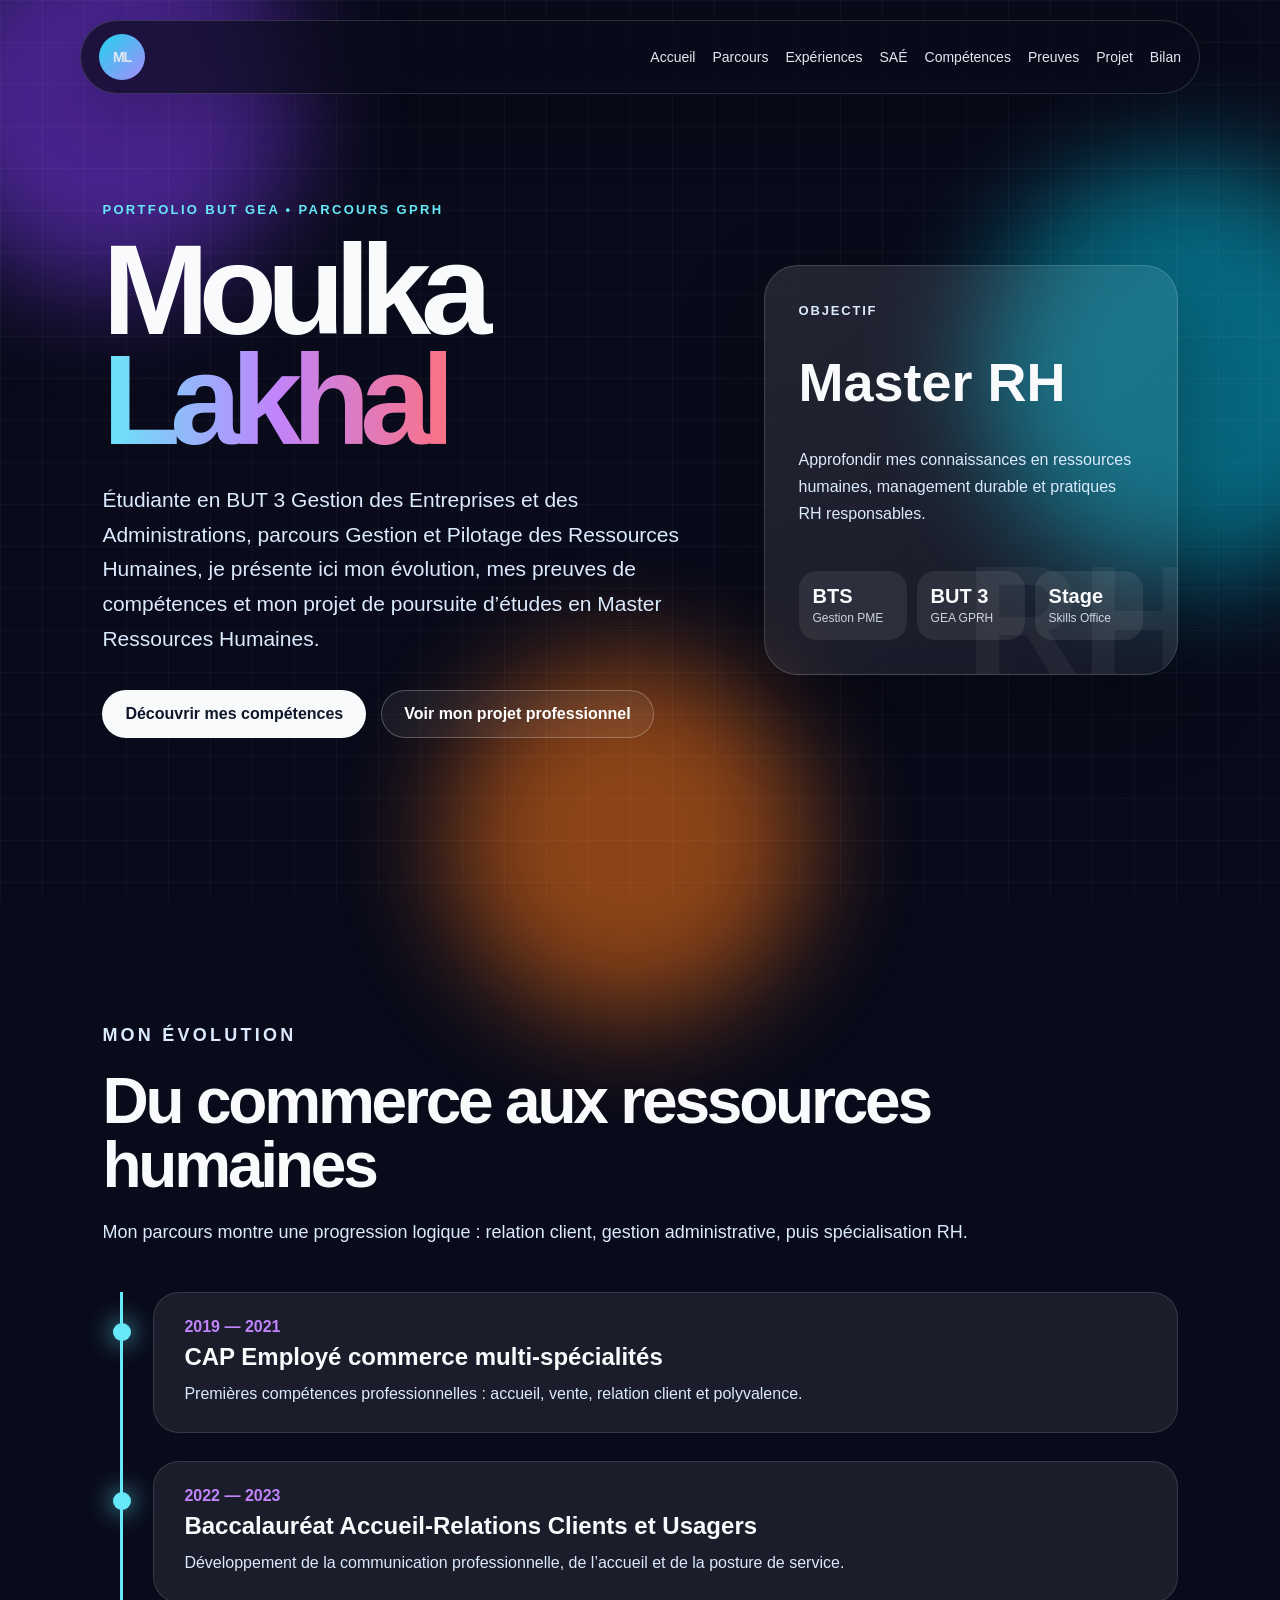
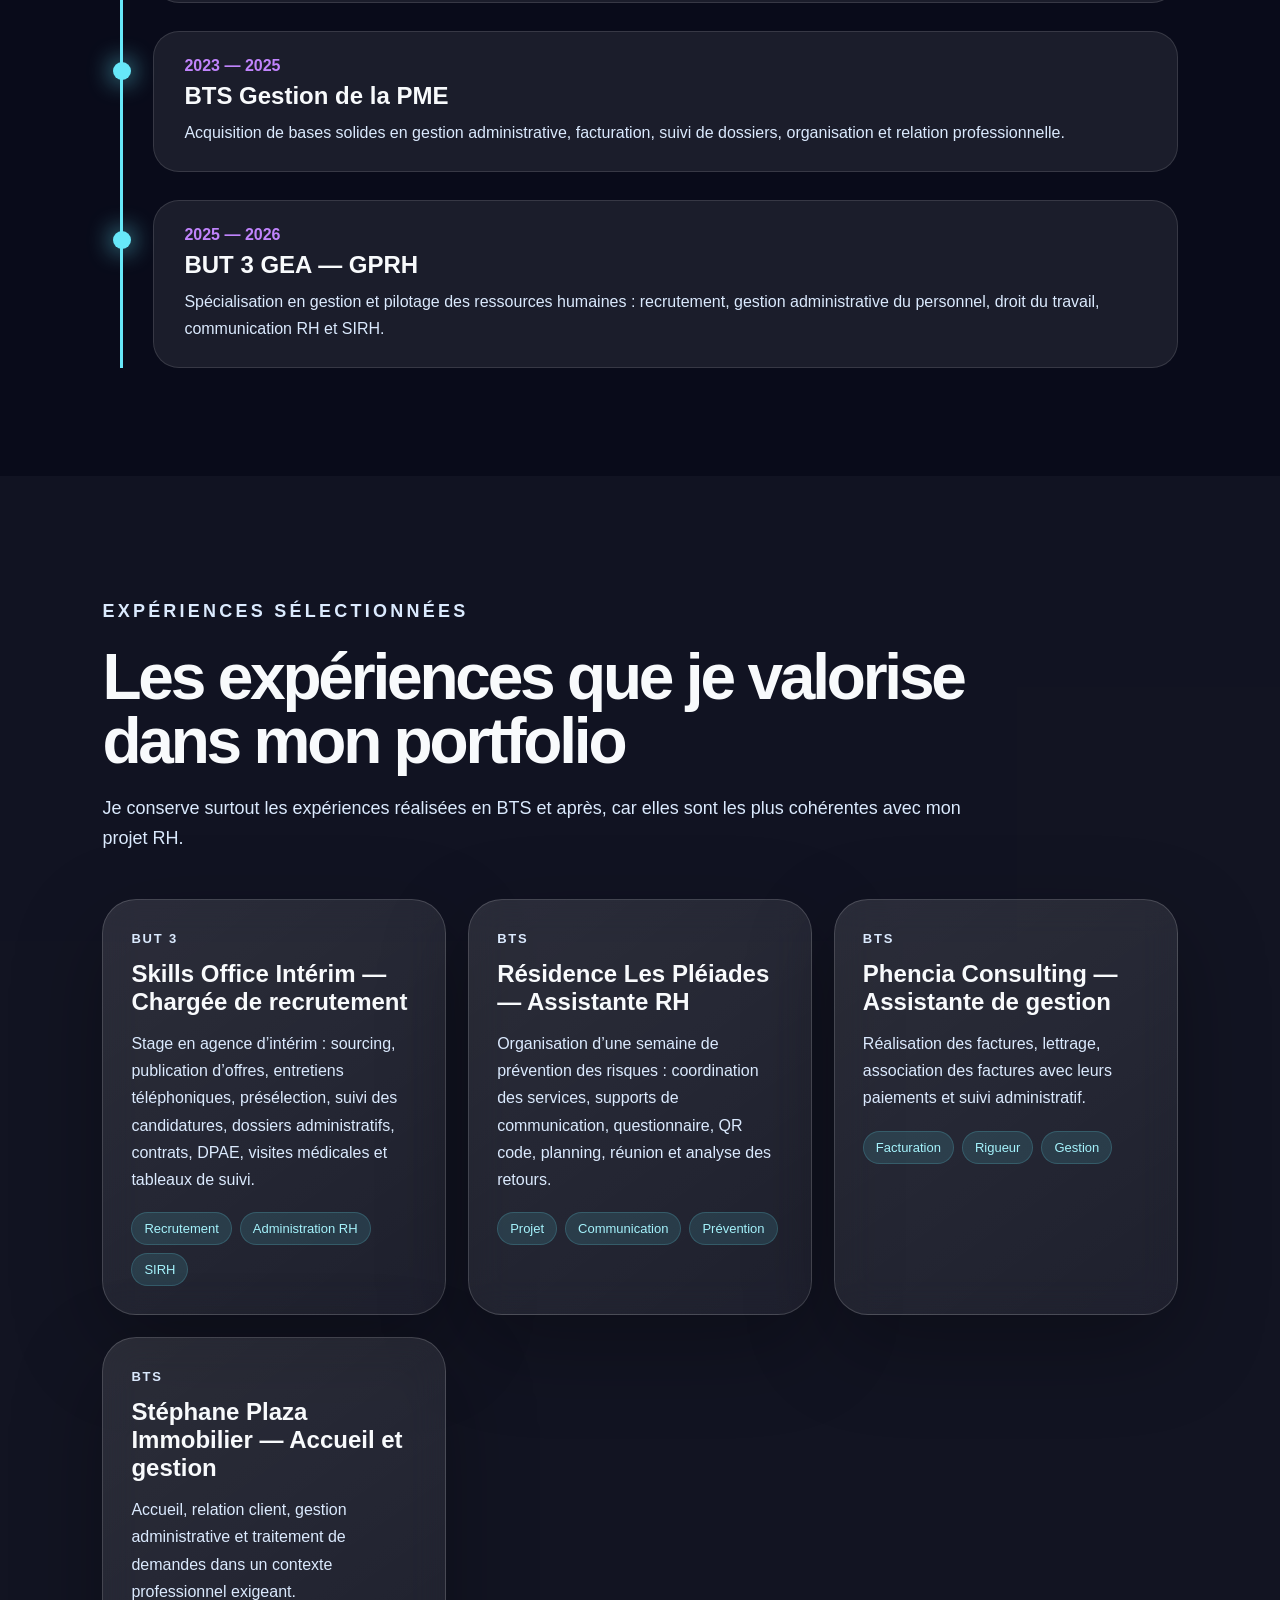
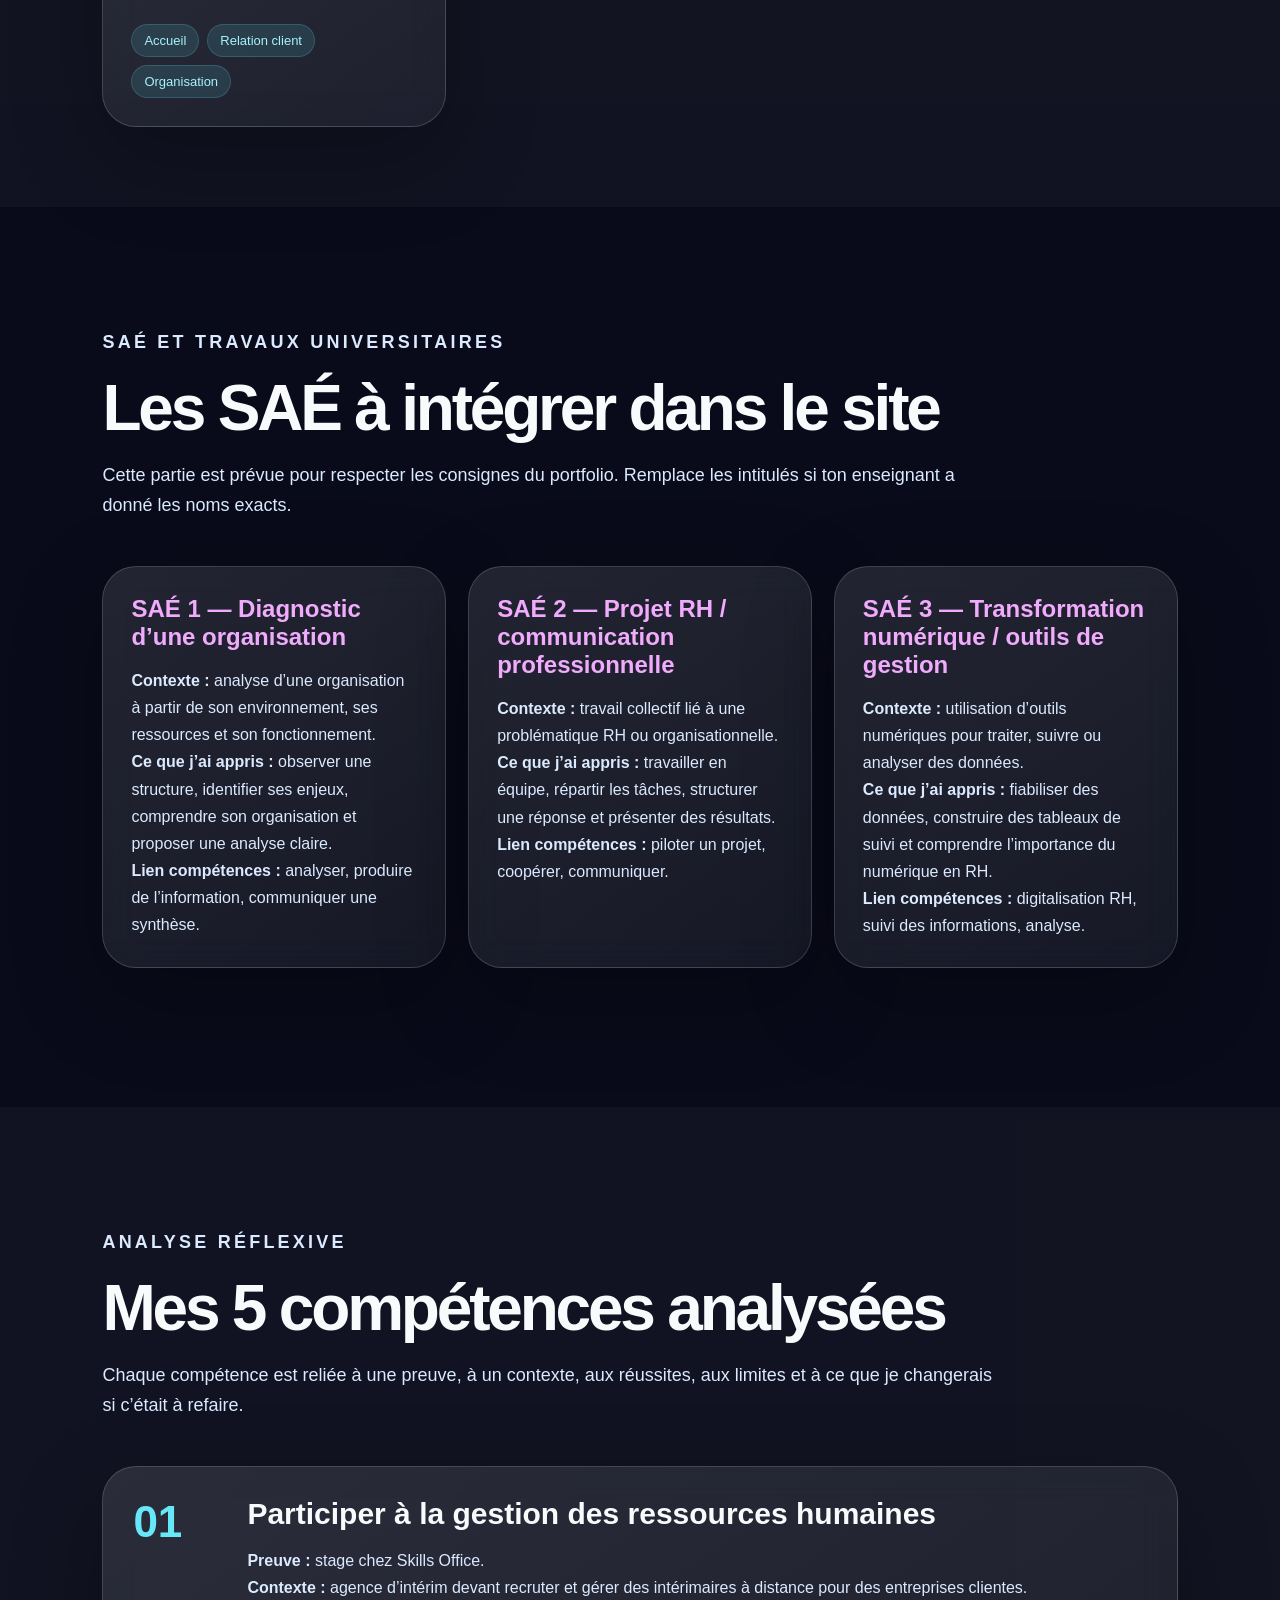
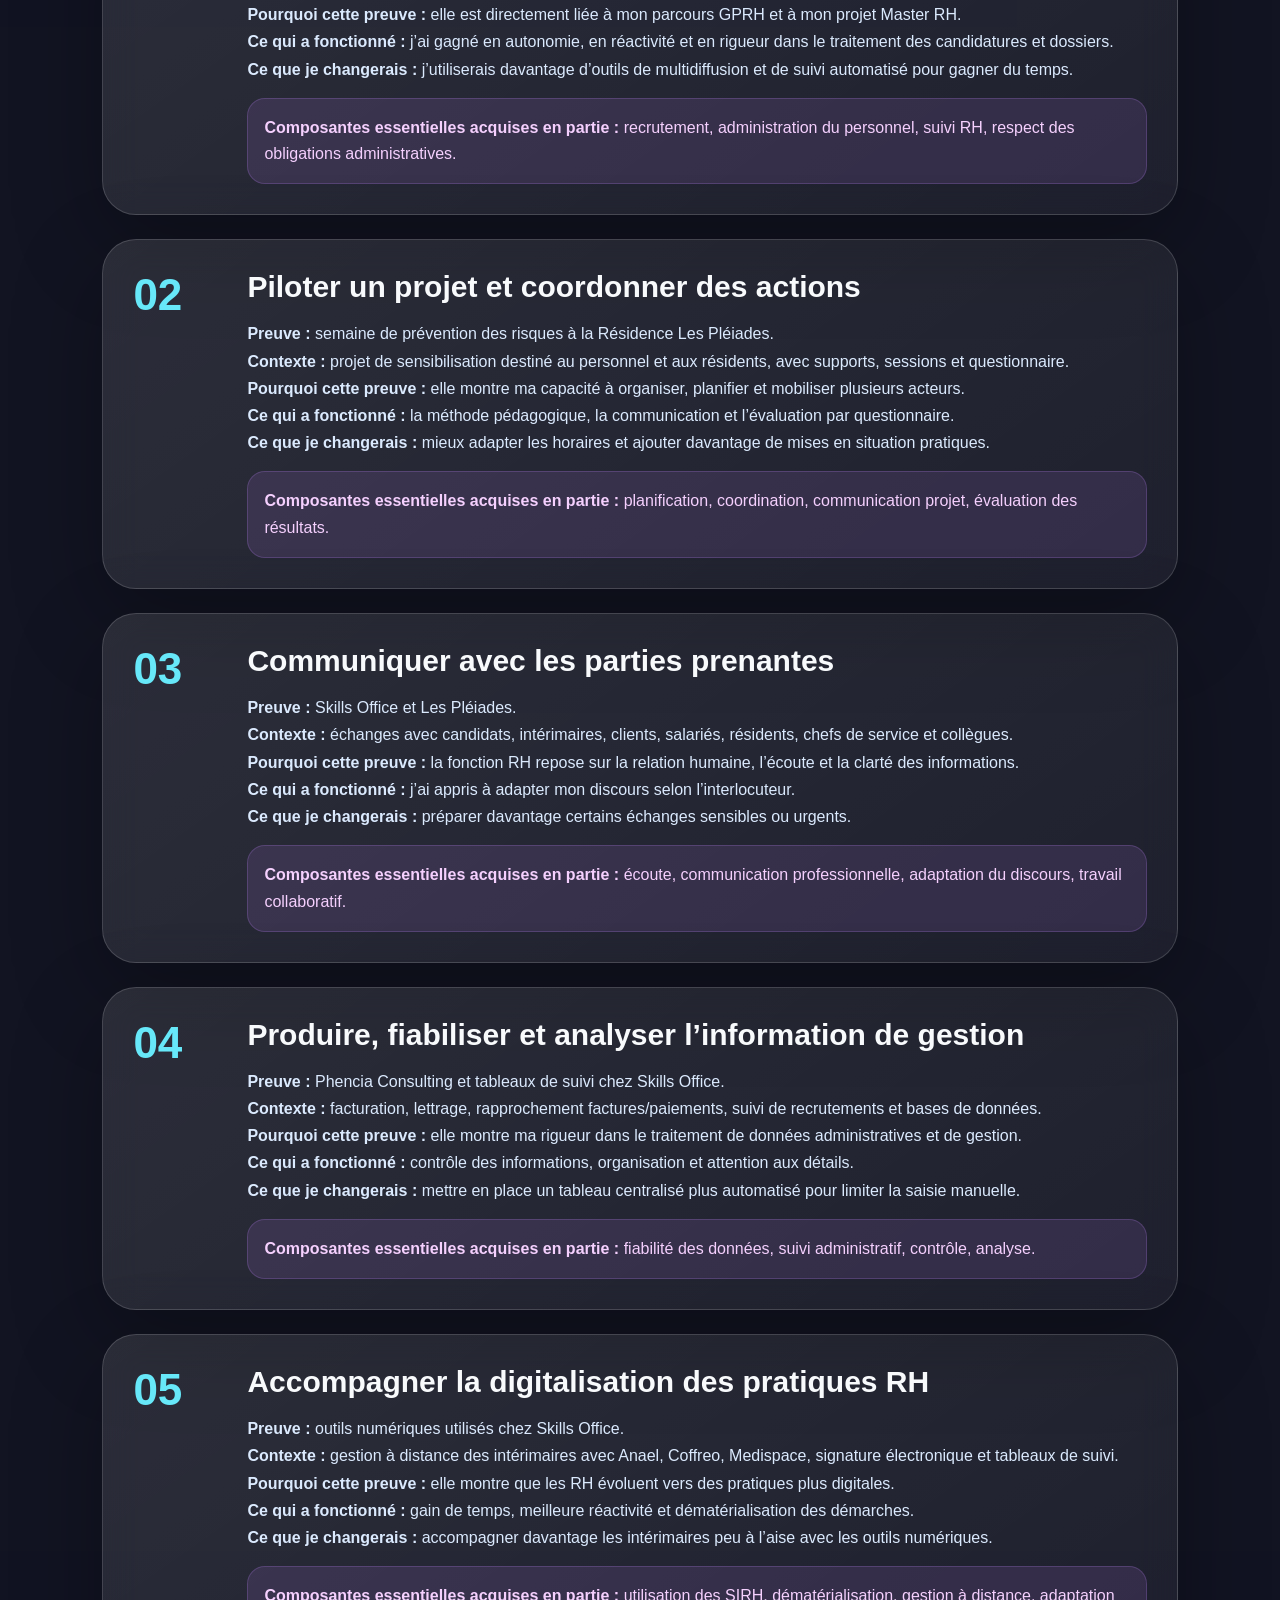
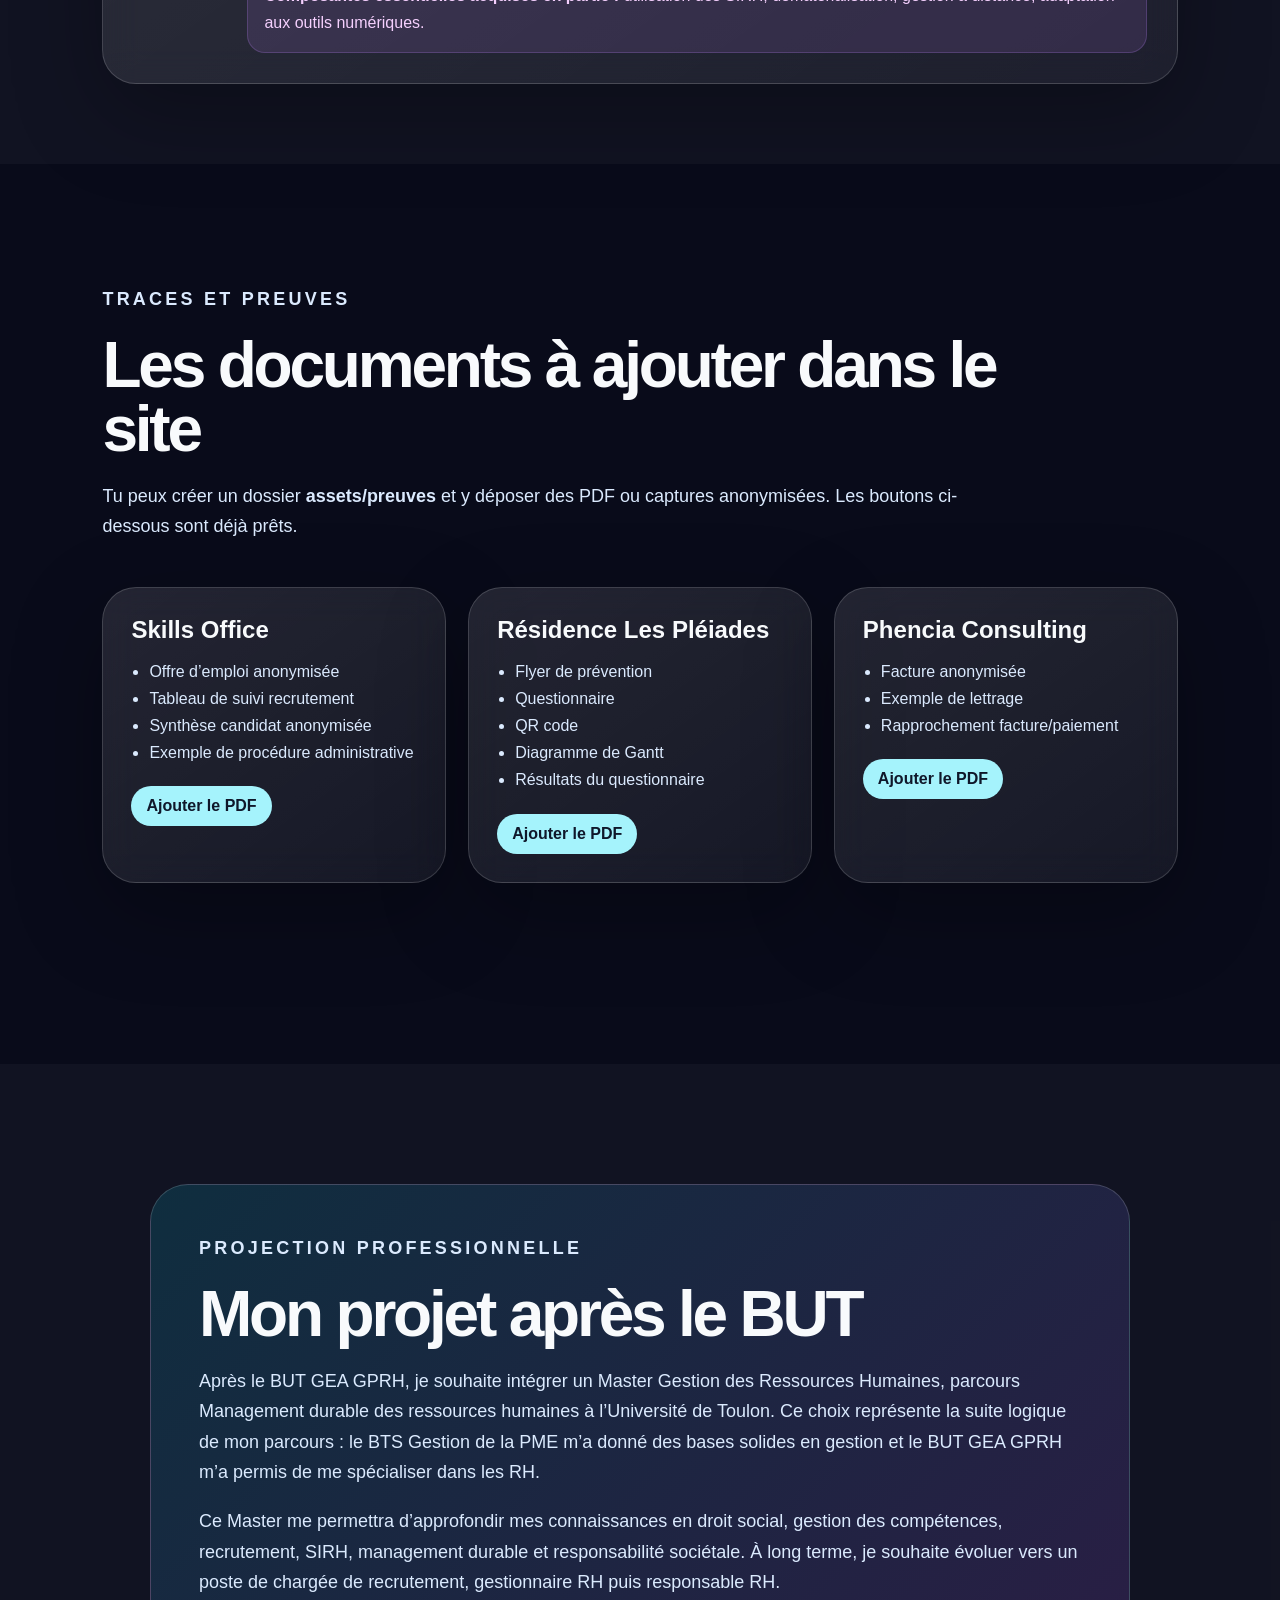
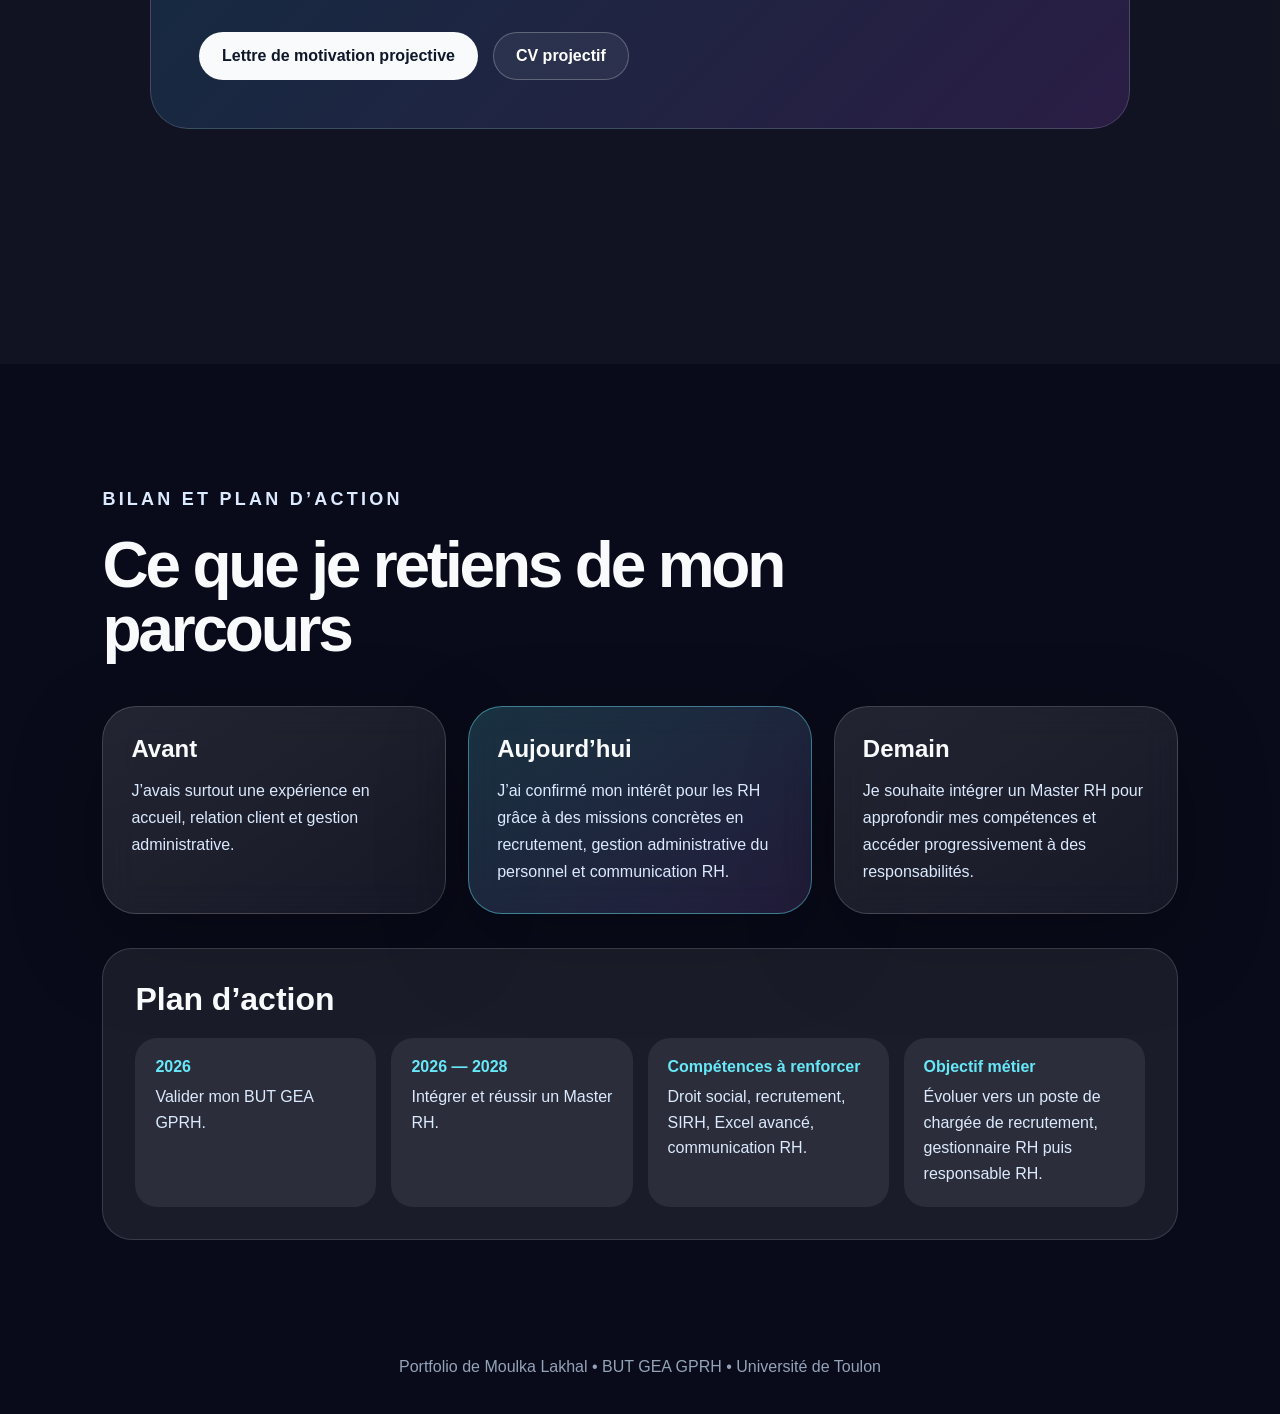
==== index.html @ 5ec8fb72 "first commit" ====
<!DOCTYPE html>
<html lang="fr">
<head>
  <meta charset="UTF-8" />
  <meta name="viewport" content="width=device-width, initial-scale=1.0" />
  <title>Portfolio BUT GEA GPRH - Moulka Lakhal</title>
  <link rel="stylesheet" href="style.css" />
</head>
<body>
  <div class="orb orb-1"></div>
  <div class="orb orb-2"></div>
  <div class="orb orb-3"></div>
  <div class="grain"></div>

  <header class="navbar">
    <a class="logo" href="#accueil">ML</a>
    <button class="menu-btn" id="menuBtn">☰</button>
    <nav id="navLinks">
      <a href="#accueil">Accueil</a>
      <a href="#parcours">Parcours</a>
      <a href="#experiences">Expériences</a>
      <a href="#sae">SAÉ</a>
      <a href="#competences">Compétences</a>
      <a href="#preuves">Preuves</a>
      <a href="#projet">Projet</a>
      <a href="#bilan">Bilan</a>
    </nav>
  </header>

  <main>
    <section id="accueil" class="hero section">
      <div class="hero-content reveal">
        <p class="eyebrow">Portfolio BUT GEA • Parcours GPRH</p>
        <h1>Moulka<br><span>Lakhal</span></h1>
        <p class="hero-text">
          Étudiante en BUT 3 Gestion des Entreprises et des Administrations, parcours Gestion et Pilotage des Ressources Humaines, je présente ici mon évolution, mes preuves de compétences et mon projet de poursuite d’études en Master Ressources Humaines.
        </p>
        <div class="hero-actions">
          <a class="btn primary" href="#competences">Découvrir mes compétences</a>
          <a class="btn secondary" href="#projet">Voir mon projet professionnel</a>
        </div>
      </div>
      <div class="hero-card reveal delay-1">
        <p class="card-label">Objectif</p>
        <h2>Master RH</h2>
        <p>Approfondir mes connaissances en ressources humaines, management durable et pratiques RH responsables.</p>
        <div class="mini-stats">
          <div><strong>BTS</strong><span>Gestion PME</span></div>
          <div><strong>BUT 3</strong><span>GEA GPRH</span></div>
          <div><strong>Stage</strong><span>Skills Office</span></div>
        </div>
      </div>
    </section>

    <section id="parcours" class="section">
      <div class="section-title reveal">
        <p class="eyebrow">Mon évolution</p>
        <h2>Du commerce aux ressources humaines</h2>
        <p>Mon parcours montre une progression logique : relation client, gestion administrative, puis spécialisation RH.</p>
      </div>
      <div class="timeline reveal">
        <article>
          <span>2019 — 2021</span>
          <h3>CAP Employé commerce multi-spécialités</h3>
          <p>Premières compétences professionnelles : accueil, vente, relation client et polyvalence.</p>
        </article>
        <article>
          <span>2022 — 2023</span>
          <h3>Baccalauréat Accueil-Relations Clients et Usagers</h3>
          <p>Développement de la communication professionnelle, de l’accueil et de la posture de service.</p>
        </article>
        <article>
          <span>2023 — 2025</span>
          <h3>BTS Gestion de la PME</h3>
          <p>Acquisition de bases solides en gestion administrative, facturation, suivi de dossiers, organisation et relation professionnelle.</p>
        </article>
        <article>
          <span>2025 — 2026</span>
          <h3>BUT 3 GEA — GPRH</h3>
          <p>Spécialisation en gestion et pilotage des ressources humaines : recrutement, gestion administrative du personnel, droit du travail, communication RH et SIRH.</p>
        </article>
      </div>
    </section>

    <section id="experiences" class="section dark-panel">
      <div class="section-title reveal">
        <p class="eyebrow">Expériences sélectionnées</p>
        <h2>Les expériences que je valorise dans mon portfolio</h2>
        <p>Je conserve surtout les expériences réalisées en BTS et après, car elles sont les plus cohérentes avec mon projet RH.</p>
      </div>
      <div class="cards-grid">
        <article class="glass-card reveal">
          <p class="card-label">BUT 3</p>
          <h3>Skills Office Intérim — Chargée de recrutement</h3>
          <p>Stage en agence d’intérim : sourcing, publication d’offres, entretiens téléphoniques, présélection, suivi des candidatures, dossiers administratifs, contrats, DPAE, visites médicales et tableaux de suivi.</p>
          <div class="tags"><span>Recrutement</span><span>Administration RH</span><span>SIRH</span></div>
        </article>
        <article class="glass-card reveal delay-1">
          <p class="card-label">BTS</p>
          <h3>Résidence Les Pléiades — Assistante RH</h3>
          <p>Organisation d’une semaine de prévention des risques : coordination des services, supports de communication, questionnaire, QR code, planning, réunion et analyse des retours.</p>
          <div class="tags"><span>Projet</span><span>Communication</span><span>Prévention</span></div>
        </article>
        <article class="glass-card reveal delay-2">
          <p class="card-label">BTS</p>
          <h3>Phencia Consulting — Assistante de gestion</h3>
          <p>Réalisation des factures, lettrage, association des factures avec leurs paiements et suivi administratif.</p>
          <div class="tags"><span>Facturation</span><span>Rigueur</span><span>Gestion</span></div>
        </article>
        <article class="glass-card reveal delay-3">
          <p class="card-label">BTS</p>
          <h3>Stéphane Plaza Immobilier — Accueil et gestion</h3>
          <p>Accueil, relation client, gestion administrative et traitement de demandes dans un contexte professionnel exigeant.</p>
          <div class="tags"><span>Accueil</span><span>Relation client</span><span>Organisation</span></div>
        </article>
      </div>
    </section>

    <section id="sae" class="section">
      <div class="section-title reveal">
        <p class="eyebrow">SAÉ et travaux universitaires</p>
        <h2>Les SAÉ à intégrer dans le site</h2>
        <p>Cette partie est prévue pour respecter les consignes du portfolio. Remplace les intitulés si ton enseignant a donné les noms exacts.</p>
      </div>
      <div class="sae-layout reveal">
        <article class="sae-card">
          <h3>SAÉ 1 — Diagnostic d’une organisation</h3>
          <p><strong>Contexte :</strong> analyse d’une organisation à partir de son environnement, ses ressources et son fonctionnement.</p>
          <p><strong>Ce que j’ai appris :</strong> observer une structure, identifier ses enjeux, comprendre son organisation et proposer une analyse claire.</p>
          <p><strong>Lien compétences :</strong> analyser, produire de l’information, communiquer une synthèse.</p>
        </article>
        <article class="sae-card">
          <h3>SAÉ 2 — Projet RH / communication professionnelle</h3>
          <p><strong>Contexte :</strong> travail collectif lié à une problématique RH ou organisationnelle.</p>
          <p><strong>Ce que j’ai appris :</strong> travailler en équipe, répartir les tâches, structurer une réponse et présenter des résultats.</p>
          <p><strong>Lien compétences :</strong> piloter un projet, coopérer, communiquer.</p>
        </article>
        <article class="sae-card">
          <h3>SAÉ 3 — Transformation numérique / outils de gestion</h3>
          <p><strong>Contexte :</strong> utilisation d’outils numériques pour traiter, suivre ou analyser des données.</p>
          <p><strong>Ce que j’ai appris :</strong> fiabiliser des données, construire des tableaux de suivi et comprendre l’importance du numérique en RH.</p>
          <p><strong>Lien compétences :</strong> digitalisation RH, suivi des informations, analyse.</p>
        </article>
      </div>
    </section>

    <section id="competences" class="section dark-panel">
      <div class="section-title reveal">
        <p class="eyebrow">Analyse réflexive</p>
        <h2>Mes 5 compétences analysées</h2>
        <p>Chaque compétence est reliée à une preuve, à un contexte, aux réussites, aux limites et à ce que je changerais si c’était à refaire.</p>
      </div>

      <div class="competence-stack">
        <article class="competence-card reveal">
          <div class="number">01</div>
          <div>
            <h3>Participer à la gestion des ressources humaines</h3>
            <p><strong>Preuve :</strong> stage chez Skills Office.</p>
            <p><strong>Contexte :</strong> agence d’intérim devant recruter et gérer des intérimaires à distance pour des entreprises clientes.</p>
            <p><strong>Pourquoi cette preuve :</strong> elle est directement liée à mon parcours GPRH et à mon projet Master RH.</p>
            <p><strong>Ce qui a fonctionné :</strong> j’ai gagné en autonomie, en réactivité et en rigueur dans le traitement des candidatures et dossiers.</p>
            <p><strong>Ce que je changerais :</strong> j’utiliserais davantage d’outils de multidiffusion et de suivi automatisé pour gagner du temps.</p>
            <div class="essential"><strong>Composantes essentielles acquises en partie :</strong> recrutement, administration du personnel, suivi RH, respect des obligations administratives.</div>
          </div>
        </article>

        <article class="competence-card reveal">
          <div class="number">02</div>
          <div>
            <h3>Piloter un projet et coordonner des actions</h3>
            <p><strong>Preuve :</strong> semaine de prévention des risques à la Résidence Les Pléiades.</p>
            <p><strong>Contexte :</strong> projet de sensibilisation destiné au personnel et aux résidents, avec supports, sessions et questionnaire.</p>
            <p><strong>Pourquoi cette preuve :</strong> elle montre ma capacité à organiser, planifier et mobiliser plusieurs acteurs.</p>
            <p><strong>Ce qui a fonctionné :</strong> la méthode pédagogique, la communication et l’évaluation par questionnaire.</p>
            <p><strong>Ce que je changerais :</strong> mieux adapter les horaires et ajouter davantage de mises en situation pratiques.</p>
            <div class="essential"><strong>Composantes essentielles acquises en partie :</strong> planification, coordination, communication projet, évaluation des résultats.</div>
          </div>
        </article>

        <article class="competence-card reveal">
          <div class="number">03</div>
          <div>
            <h3>Communiquer avec les parties prenantes</h3>
            <p><strong>Preuve :</strong> Skills Office et Les Pléiades.</p>
            <p><strong>Contexte :</strong> échanges avec candidats, intérimaires, clients, salariés, résidents, chefs de service et collègues.</p>
            <p><strong>Pourquoi cette preuve :</strong> la fonction RH repose sur la relation humaine, l’écoute et la clarté des informations.</p>
            <p><strong>Ce qui a fonctionné :</strong> j’ai appris à adapter mon discours selon l’interlocuteur.</p>
            <p><strong>Ce que je changerais :</strong> préparer davantage certains échanges sensibles ou urgents.</p>
            <div class="essential"><strong>Composantes essentielles acquises en partie :</strong> écoute, communication professionnelle, adaptation du discours, travail collaboratif.</div>
          </div>
        </article>

        <article class="competence-card reveal">
          <div class="number">04</div>
          <div>
            <h3>Produire, fiabiliser et analyser l’information de gestion</h3>
            <p><strong>Preuve :</strong> Phencia Consulting et tableaux de suivi chez Skills Office.</p>
            <p><strong>Contexte :</strong> facturation, lettrage, rapprochement factures/paiements, suivi de recrutements et bases de données.</p>
            <p><strong>Pourquoi cette preuve :</strong> elle montre ma rigueur dans le traitement de données administratives et de gestion.</p>
            <p><strong>Ce qui a fonctionné :</strong> contrôle des informations, organisation et attention aux détails.</p>
            <p><strong>Ce que je changerais :</strong> mettre en place un tableau centralisé plus automatisé pour limiter la saisie manuelle.</p>
            <div class="essential"><strong>Composantes essentielles acquises en partie :</strong> fiabilité des données, suivi administratif, contrôle, analyse.</div>
          </div>
        </article>

        <article class="competence-card reveal">
          <div class="number">05</div>
          <div>
            <h3>Accompagner la digitalisation des pratiques RH</h3>
            <p><strong>Preuve :</strong> outils numériques utilisés chez Skills Office.</p>
            <p><strong>Contexte :</strong> gestion à distance des intérimaires avec Anael, Coffreo, Medispace, signature électronique et tableaux de suivi.</p>
            <p><strong>Pourquoi cette preuve :</strong> elle montre que les RH évoluent vers des pratiques plus digitales.</p>
            <p><strong>Ce qui a fonctionné :</strong> gain de temps, meilleure réactivité et dématérialisation des démarches.</p>
            <p><strong>Ce que je changerais :</strong> accompagner davantage les intérimaires peu à l’aise avec les outils numériques.</p>
            <div class="essential"><strong>Composantes essentielles acquises en partie :</strong> utilisation des SIRH, dématérialisation, gestion à distance, adaptation aux outils numériques.</div>
          </div>
        </article>
      </div>
    </section>

    <section id="preuves" class="section">
      <div class="section-title reveal">
        <p class="eyebrow">Traces et preuves</p>
        <h2>Les documents à ajouter dans le site</h2>
        <p>Tu peux créer un dossier <strong>assets/preuves</strong> et y déposer des PDF ou captures anonymisées. Les boutons ci-dessous sont déjà prêts.</p>
      </div>
      <div class="proof-grid reveal">
        <article class="proof-card">
          <h3>Skills Office</h3>
          <ul>
            <li>Offre d’emploi anonymisée</li>
            <li>Tableau de suivi recrutement</li>
            <li>Synthèse candidat anonymisée</li>
            <li>Exemple de procédure administrative</li>
          </ul>
          <a class="mini-link" href="assets/preuves/skills-office.pdf">Ajouter le PDF</a>
        </article>
        <article class="proof-card">
          <h3>Résidence Les Pléiades</h3>
          <ul>
            <li>Flyer de prévention</li>
            <li>Questionnaire</li>
            <li>QR code</li>
            <li>Diagramme de Gantt</li>
            <li>Résultats du questionnaire</li>
          </ul>
          <a class="mini-link" href="assets/preuves/les-pleiades.pdf">Ajouter le PDF</a>
        </article>
        <article class="proof-card">
          <h3>Phencia Consulting</h3>
          <ul>
            <li>Facture anonymisée</li>
            <li>Exemple de lettrage</li>
            <li>Rapprochement facture/paiement</li>
          </ul>
          <a class="mini-link" href="assets/preuves/phencia.pdf">Ajouter le PDF</a>
        </article>
      </div>
    </section>

    <section id="projet" class="section dark-panel">
      <div class="project reveal">
        <p class="eyebrow">Projection professionnelle</p>
        <h2>Mon projet après le BUT</h2>
        <p>
          Après le BUT GEA GPRH, je souhaite intégrer un Master Gestion des Ressources Humaines, parcours Management durable des ressources humaines à l’Université de Toulon. Ce choix représente la suite logique de mon parcours : le BTS Gestion de la PME m’a donné des bases solides en gestion et le BUT GEA GPRH m’a permis de me spécialiser dans les RH.
        </p>
        <p>
          Ce Master me permettra d’approfondir mes connaissances en droit social, gestion des compétences, recrutement, SIRH, management durable et responsabilité sociétale. À long terme, je souhaite évoluer vers un poste de chargée de recrutement, gestionnaire RH puis responsable RH.
        </p>
        <div class="project-actions">
          <a class="btn primary" href="lettre-motivation.html">Lettre de motivation projective</a>
          <a class="btn secondary" href="cv-projectif.html">CV projectif</a>
        </div>
      </div>
    </section>

    <section id="bilan" class="section">
      <div class="section-title reveal">
        <p class="eyebrow">Bilan et plan d’action</p>
        <h2>Ce que je retiens de mon parcours</h2>
      </div>
      <div class="bilan-grid reveal">
        <article class="bilan-card">
          <h3>Avant</h3>
          <p>J’avais surtout une expérience en accueil, relation client et gestion administrative.</p>
        </article>
        <article class="bilan-card highlight">
          <h3>Aujourd’hui</h3>
          <p>J’ai confirmé mon intérêt pour les RH grâce à des missions concrètes en recrutement, gestion administrative du personnel et communication RH.</p>
        </article>
        <article class="bilan-card">
          <h3>Demain</h3>
          <p>Je souhaite intégrer un Master RH pour approfondir mes compétences et accéder progressivement à des responsabilités.</p>
        </article>
      </div>

      <div class="action-plan reveal">
        <h3>Plan d’action</h3>
        <div class="steps">
          <div><span>2026</span><p>Valider mon BUT GEA GPRH.</p></div>
          <div><span>2026 — 2028</span><p>Intégrer et réussir un Master RH.</p></div>
          <div><span>Compétences à renforcer</span><p>Droit social, recrutement, SIRH, Excel avancé, communication RH.</p></div>
          <div><span>Objectif métier</span><p>Évoluer vers un poste de chargée de recrutement, gestionnaire RH puis responsable RH.</p></div>
        </div>
      </div>
    </section>
  </main>

  <footer>
    <p>Portfolio de Moulka Lakhal • BUT GEA GPRH • Université de Toulon</p>
  </footer>

  <script src="script.js"></script>
</body>
</html>
---- style.css ----
*{box-sizing:border-box;margin:0;padding:0}html{scroll-behavior:smooth}body{font-family:Inter,Segoe UI,Arial,sans-serif;background:#090b1a;color:#f8fafc;overflow-x:hidden}body::selection{background:#7c3aed;color:white}.grain{position:fixed;inset:0;background-image:linear-gradient(rgba(255,255,255,.035) 1px,transparent 1px),linear-gradient(90deg,rgba(255,255,255,.035) 1px,transparent 1px);background-size:42px 42px;pointer-events:none;z-index:-1}.orb{position:fixed;border-radius:999px;filter:blur(55px);opacity:.55;z-index:-2;animation:float 9s ease-in-out infinite}.orb-1{width:380px;height:380px;background:#7c3aed;top:-90px;left:-80px}.orb-2{width:420px;height:420px;background:#06b6d4;right:-120px;top:18%}.orb-3{width:360px;height:360px;background:#f97316;bottom:-120px;left:35%;animation-delay:2s}@keyframes float{0%,100%{transform:translateY(0) scale(1)}50%{transform:translateY(-30px) scale(1.08)}}.navbar{position:fixed;top:20px;left:50%;transform:translateX(-50%);width:min(1120px,92%);display:flex;justify-content:space-between;align-items:center;padding:13px 18px;border:1px solid rgba(255,255,255,.14);background:rgba(9,11,26,.68);backdrop-filter:blur(18px);border-radius:999px;z-index:100;box-shadow:0 20px 70px rgba(0,0,0,.22)}.logo{width:46px;height:46px;display:grid;place-items:center;border-radius:50%;background:linear-gradient(135deg,#22d3ee,#a78bfa);color:#060617;font-weight:900;text-decoration:none;letter-spacing:-1px}.navbar nav{display:flex;gap:17px;align-items:center}.navbar a{color:#e2e8f0;text-decoration:none;font-size:14px}.navbar nav a:hover{color:#67e8f9}.menu-btn{display:none;background:transparent;border:0;color:white;font-size:25px}.section{min-height:100vh;padding:120px 8vw 80px}.hero{display:grid;grid-template-columns:1.2fr .8fr;gap:40px;align-items:center}.eyebrow{text-transform:uppercase;letter-spacing:.18em;color:#67e8f9;font-size:13px;font-weight:800;margin-bottom:18px}.hero h1{font-size:clamp(60px,10vw,132px);line-height:.86;letter-spacing:-.08em;margin-bottom:28px}.hero h1 span{background:linear-gradient(90deg,#67e8f9,#c084fc,#fb7185);-webkit-background-clip:text;color:transparent}.hero-text{max-width:760px;color:#dbeafe;font-size:21px;line-height:1.65}.hero-actions,.project-actions{display:flex;gap:15px;flex-wrap:wrap;margin-top:34px}.btn{display:inline-flex;align-items:center;justify-content:center;padding:14px 22px;border-radius:999px;text-decoration:none;font-weight:800;border:1px solid transparent;transition:.25s}.btn.primary{background:#f8fafc;color:#0f172a}.btn.secondary{border-color:rgba(255,255,255,.25);color:white;background:rgba(255,255,255,.06)}.btn:hover{transform:translateY(-3px)}.hero-card,.glass-card,.sae-card,.competence-card,.proof-card,.bilan-card,.document-card,.cv-card{background:linear-gradient(145deg,rgba(255,255,255,.11),rgba(255,255,255,.055));border:1px solid rgba(255,255,255,.16);box-shadow:0 30px 90px rgba(0,0,0,.28);backdrop-filter:blur(18px);border-radius:34px}.hero-card{padding:34px;min-height:410px;display:flex;flex-direction:column;justify-content:space-between;position:relative;overflow:hidden}.hero-card::after{content:"RH";position:absolute;right:-20px;bottom:-40px;font-size:160px;font-weight:900;color:rgba(255,255,255,.05)}.card-label{font-size:13px;color:#93c5fd;text-transform:uppercase;letter-spacing:.14em;font-weight:800;margin-bottom:10px}.hero-card h2{font-size:54px;margin-bottom:15px}.hero-card p{color:#dbeafe;line-height:1.7}.mini-stats{display:grid;grid-template-columns:repeat(3,1fr);gap:10px;margin-top:25px}.mini-stats div{padding:14px;border-radius:18px;background:rgba(255,255,255,.08)}.mini-stats strong{display:block;font-size:20px}.mini-stats span{font-size:12px;color:#cbd5e1}.section-title{max-width:900px;margin-bottom:45px}.section-title h2,.project h2{font-size:clamp(36px,5vw,70px);line-height:1;margin-bottom:20px;letter-spacing:-.05em}.section-title p,.project p{font-size:18px;line-height:1.7;color:#dbeafe}.timeline{border-left:3px solid #67e8f9;margin-left:18px}.timeline article{position:relative;margin:0 0 28px 30px;padding:25px 30px;border-radius:26px;background:rgba(255,255,255,.075);border:1px solid rgba(255,255,255,.12)}.timeline article::before{content:"";position:absolute;left:-41px;top:30px;width:18px;height:18px;background:#67e8f9;border-radius:50%;box-shadow:0 0 25px #67e8f9}.timeline span{color:#c084fc;font-weight:800}.timeline h3{font-size:24px;margin:7px 0 9px}.timeline p,.glass-card p,.sae-card p,.competence-card p,.proof-card li,.bilan-card p,.document-card p,.cv-card p,.cv-card li{color:#dbeafe;line-height:1.7}.dark-panel{background:rgba(255,255,255,.035)}.cards-grid,.proof-grid,.bilan-grid{display:grid;grid-template-columns:repeat(auto-fit,minmax(260px,1fr));gap:22px}.glass-card,.proof-card,.bilan-card{padding:28px;transition:.3s}.glass-card:hover,.proof-card:hover,.bilan-card:hover{transform:translateY(-8px);border-color:rgba(103,232,249,.5)}.glass-card h3,.proof-card h3,.bilan-card h3{font-size:24px;margin-bottom:14px}.tags{display:flex;flex-wrap:wrap;gap:8px;margin-top:19px}.tags span{padding:8px 12px;background:rgba(103,232,249,.12);color:#a5f3fc;border-radius:999px;font-size:13px;border:1px solid rgba(103,232,249,.18)}.sae-layout{display:grid;grid-template-columns:repeat(3,1fr);gap:22px}.sae-card{padding:28px}.sae-card h3{font-size:24px;margin-bottom:16px;color:#f0abfc}.competence-stack{display:grid;gap:24px}.competence-card{display:grid;grid-template-columns:90px 1fr;gap:24px;padding:30px;position:relative;overflow:hidden}.competence-card .number{font-size:44px;font-weight:900;color:#67e8f9}.competence-card h3{font-size:30px;margin-bottom:16px}.essential{margin-top:15px;padding:16px;border-radius:18px;background:rgba(192,132,252,.12);border:1px solid rgba(192,132,252,.22);color:#f5d0fe;line-height:1.65}.proof-card ul{padding-left:18px;margin-bottom:20px}.mini-link{display:inline-flex;color:#0f172a;background:#a5f3fc;text-decoration:none;padding:11px 15px;border-radius:999px;font-weight:800}.project{max-width:980px;margin:auto;padding:48px;border-radius:38px;background:linear-gradient(135deg,rgba(6,182,212,.17),rgba(168,85,247,.17));border:1px solid rgba(255,255,255,.17)}.project p+p{margin-top:18px}.bilan-card.highlight{background:linear-gradient(145deg,rgba(103,232,249,.18),rgba(192,132,252,.14));border-color:rgba(103,232,249,.45)}.action-plan{margin-top:34px;padding:32px;border-radius:30px;background:rgba(255,255,255,.07);border:1px solid rgba(255,255,255,.14)}.action-plan h3{font-size:32px;margin-bottom:20px}.steps{display:grid;grid-template-columns:repeat(auto-fit,minmax(220px,1fr));gap:15px}.steps div{padding:20px;border-radius:22px;background:rgba(255,255,255,.075)}.steps span{display:block;color:#67e8f9;font-weight:900;margin-bottom:8px}.steps p{color:#dbeafe;line-height:1.6}footer{text-align:center;padding:38px;color:#94a3b8}.reveal{opacity:0;transform:translateY(36px);transition:1s ease}.reveal.active{opacity:1;transform:translateY(0)}.delay-1{transition-delay:.15s}.delay-2{transition-delay:.3s}.delay-3{transition-delay:.45s}.simple-page{min-height:100vh}.document-page{padding:130px 8vw 70px}.document-card,.cv-card{max-width:930px;margin:auto;padding:44px}.document-card h1,.cv-card h1{font-size:clamp(42px,6vw,78px);line-height:1;margin-bottom:28px}.document-card p{margin-bottom:18px}.cv-head{display:flex;justify-content:space-between;gap:24px;align-items:flex-start;border-bottom:1px solid rgba(255,255,255,.18);padding-bottom:25px;margin-bottom:25px}.cv-contact{text-align:right;color:#cbd5e1;line-height:1.7}.cv-card section{margin:24px 0}.cv-card h2{font-size:26px;margin-bottom:12px;color:#67e8f9}.cv-line{display:flex;justify-content:space-between;gap:20px;margin-top:12px}.cv-line span{color:#c084fc;font-weight:800}@media(max-width:900px){.navbar{border-radius:25px;align-items:flex-start}.menu-btn{display:block}.navbar nav{display:none;position:absolute;left:0;right:0;top:68px;flex-direction:column;align-items:flex-start;padding:20px;border-radius:24px;background:rgba(9,11,26,.96);border:1px solid rgba(255,255,255,.13)}.navbar nav.open{display:flex}.hero{grid-template-columns:1fr}.sae-layout{grid-template-columns:1fr}.competence-card{grid-template-columns:1fr}.section{padding-left:6vw;padding-right:6vw}.cv-head,.cv-line{flex-direction:column}.cv-contact{text-align:left}.hero-card{min-height:auto}.mini-stats{grid-template-columns:1fr}}
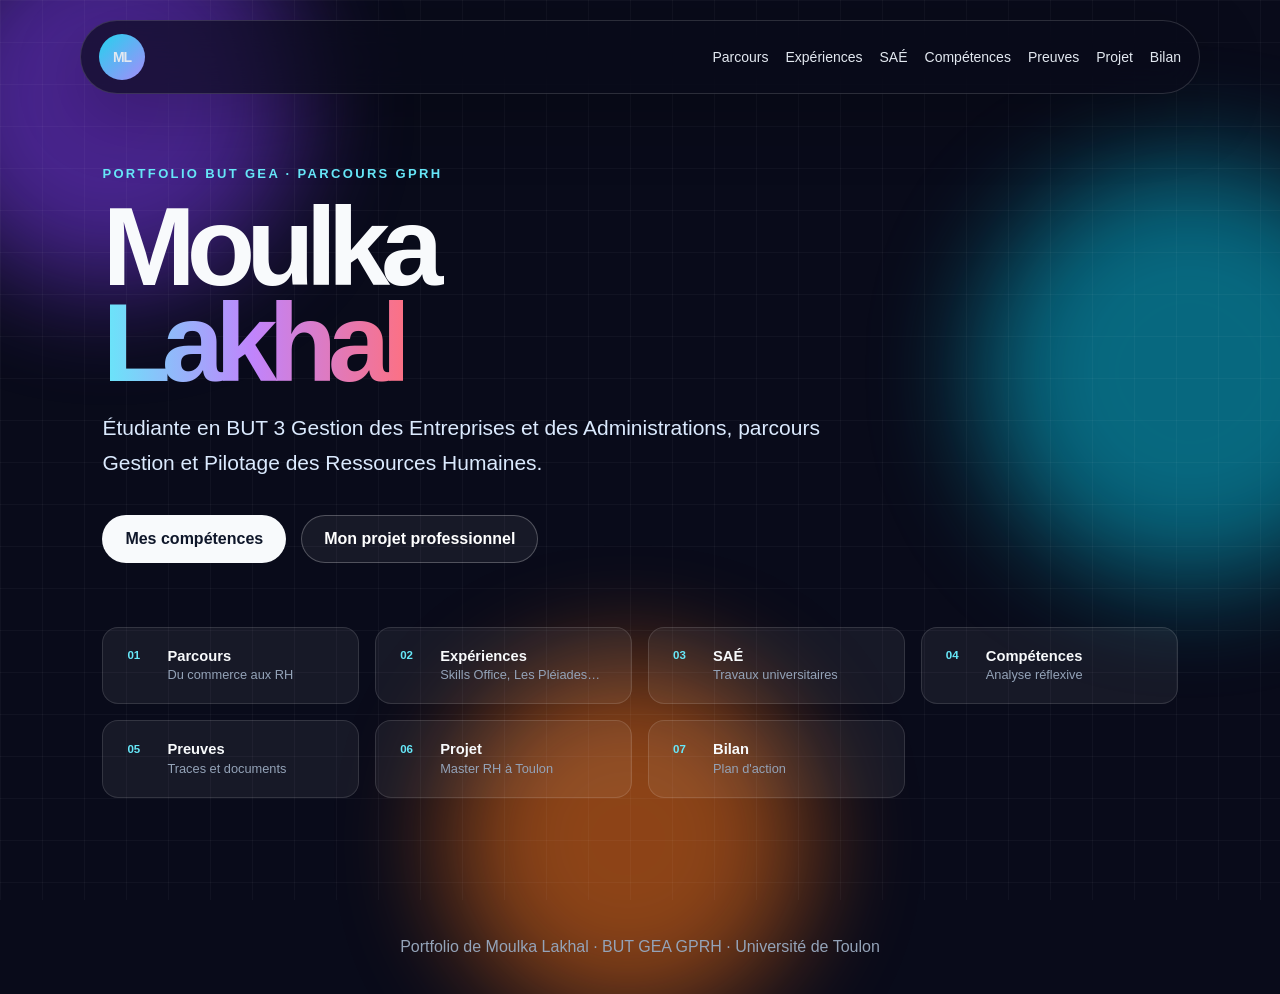
==== commit 15511053: "mise à jour" ====
--- a/index.html
+++ b/index.html
@@ -5,6 +5,15 @@
   <meta name="viewport" content="width=device-width, initial-scale=1.0" />
   <title>Portfolio BUT GEA GPRH - Moulka Lakhal</title>
   <link rel="stylesheet" href="style.css" />
+  <link rel="stylesheet" href="style-patch.css" />
+  <style>
+    div.home-nav { display: grid !important; grid-template-columns: repeat(auto-fill, minmax(220px, 1fr)) !important; gap: 1rem !important; }
+    div.home-nav a { display: flex !important; flex-direction: row !important; align-items: flex-start !important; gap: 1rem !important; padding: 1.25rem 1.5rem !important; background: rgba(255,255,255,.06) !important; border: 1px solid rgba(255,255,255,.12) !important; border-radius: 16px !important; text-decoration: none !important; color: #f8fafc !important; font-size: 14px !important; transition: transform .2s !important; }
+    div.home-nav a:hover { transform: translateY(-3px) !important; border-color: rgba(103,232,249,.45) !important; }
+    div.home-nav .hnc-num { font-size: .72rem !important; font-weight: 900 !important; color: #67e8f9 !important; min-width: 1.5rem !important; flex-shrink: 0 !important; padding-top: .1rem !important; }
+    div.home-nav strong { display: block !important; font-size: .92rem !important; margin-bottom: .2rem !important; }
+    div.home-nav p { margin: 0 !important; font-size: .8rem !important; color: #94a3b8 !important; line-height: 1.3 !important; }
+  </style>
 </head>
 <body>
   <div class="orb orb-1"></div>
@@ -13,305 +22,91 @@
   <div class="grain"></div>
 
   <header class="navbar">
-    <a class="logo" href="#accueil">ML</a>
+    <a class="logo" href="index.html">ML</a>
     <button class="menu-btn" id="menuBtn">☰</button>
     <nav id="navLinks">
-      <a href="#accueil">Accueil</a>
-      <a href="#parcours">Parcours</a>
-      <a href="#experiences">Expériences</a>
-      <a href="#sae">SAÉ</a>
-      <a href="#competences">Compétences</a>
-      <a href="#preuves">Preuves</a>
-      <a href="#projet">Projet</a>
-      <a href="#bilan">Bilan</a>
-    </nav>
+      <a href="parcours.html">Parcours</a>
+      <a href="experiences.html">Expériences</a>
+      <a href="sae.html">SAÉ</a>
+      <a href="competences.html">Compétences</a>
+      <a href="preuves.html">Preuves</a>
+      <a href="projet.html">Projet</a>
+      <a href="bilan.html">Bilan</a>
+    </div>
   </header>
 
   <main>
-    <section id="accueil" class="hero section">
-      <div class="hero-content reveal">
-        <p class="eyebrow">Portfolio BUT GEA • Parcours GPRH</p>
+    <section class="hero-home section">
+      <div class="hero-home-inner reveal">
+        <p class="eyebrow">Portfolio BUT GEA · Parcours GPRH</p>
         <h1>Moulka<br><span>Lakhal</span></h1>
         <p class="hero-text">
-          Étudiante en BUT 3 Gestion des Entreprises et des Administrations, parcours Gestion et Pilotage des Ressources Humaines, je présente ici mon évolution, mes preuves de compétences et mon projet de poursuite d’études en Master Ressources Humaines.
+          Étudiante en BUT 3 Gestion des Entreprises et des Administrations, parcours Gestion et Pilotage des Ressources Humaines.
         </p>
         <div class="hero-actions">
-          <a class="btn primary" href="#competences">Découvrir mes compétences</a>
-          <a class="btn secondary" href="#projet">Voir mon projet professionnel</a>
+          <a class="btn primary" href="competences.html">Mes compétences</a>
+          <a class="btn secondary" href="projet.html">Mon projet professionnel</a>
         </div>
       </div>
-      <div class="hero-card reveal delay-1">
-        <p class="card-label">Objectif</p>
-        <h2>Master RH</h2>
-        <p>Approfondir mes connaissances en ressources humaines, management durable et pratiques RH responsables.</p>
-        <div class="mini-stats">
-          <div><strong>BTS</strong><span>Gestion PME</span></div>
-          <div><strong>BUT 3</strong><span>GEA GPRH</span></div>
-          <div><strong>Stage</strong><span>Skills Office</span></div>
-        </div>
-      </div>
-    </section>
 
-    <section id="parcours" class="section">
-      <div class="section-title reveal">
-        <p class="eyebrow">Mon évolution</p>
-        <h2>Du commerce aux ressources humaines</h2>
-        <p>Mon parcours montre une progression logique : relation client, gestion administrative, puis spécialisation RH.</p>
-      </div>
-      <div class="timeline reveal">
-        <article>
-          <span>2019 — 2021</span>
-          <h3>CAP Employé commerce multi-spécialités</h3>
-          <p>Premières compétences professionnelles : accueil, vente, relation client et polyvalence.</p>
-        </article>
-        <article>
-          <span>2022 — 2023</span>
-          <h3>Baccalauréat Accueil-Relations Clients et Usagers</h3>
-          <p>Développement de la communication professionnelle, de l’accueil et de la posture de service.</p>
-        </article>
-        <article>
-          <span>2023 — 2025</span>
-          <h3>BTS Gestion de la PME</h3>
-          <p>Acquisition de bases solides en gestion administrative, facturation, suivi de dossiers, organisation et relation professionnelle.</p>
-        </article>
-        <article>
-          <span>2025 — 2026</span>
-          <h3>BUT 3 GEA — GPRH</h3>
-          <p>Spécialisation en gestion et pilotage des ressources humaines : recrutement, gestion administrative du personnel, droit du travail, communication RH et SIRH.</p>
-        </article>
-      </div>
-    </section>
-
-    <section id="experiences" class="section dark-panel">
-      <div class="section-title reveal">
-        <p class="eyebrow">Expériences sélectionnées</p>
-        <h2>Les expériences que je valorise dans mon portfolio</h2>
-        <p>Je conserve surtout les expériences réalisées en BTS et après, car elles sont les plus cohérentes avec mon projet RH.</p>
-      </div>
-      <div class="cards-grid">
-        <article class="glass-card reveal">
-          <p class="card-label">BUT 3</p>
-          <h3>Skills Office Intérim — Chargée de recrutement</h3>
-          <p>Stage en agence d’intérim : sourcing, publication d’offres, entretiens téléphoniques, présélection, suivi des candidatures, dossiers administratifs, contrats, DPAE, visites médicales et tableaux de suivi.</p>
-          <div class="tags"><span>Recrutement</span><span>Administration RH</span><span>SIRH</span></div>
-        </article>
-        <article class="glass-card reveal delay-1">
-          <p class="card-label">BTS</p>
-          <h3>Résidence Les Pléiades — Assistante RH</h3>
-          <p>Organisation d’une semaine de prévention des risques : coordination des services, supports de communication, questionnaire, QR code, planning, réunion et analyse des retours.</p>
-          <div class="tags"><span>Projet</span><span>Communication</span><span>Prévention</span></div>
-        </article>
-        <article class="glass-card reveal delay-2">
-          <p class="card-label">BTS</p>
-          <h3>Phencia Consulting — Assistante de gestion</h3>
-          <p>Réalisation des factures, lettrage, association des factures avec leurs paiements et suivi administratif.</p>
-          <div class="tags"><span>Facturation</span><span>Rigueur</span><span>Gestion</span></div>
-        </article>
-        <article class="glass-card reveal delay-3">
-          <p class="card-label">BTS</p>
-          <h3>Stéphane Plaza Immobilier — Accueil et gestion</h3>
-          <p>Accueil, relation client, gestion administrative et traitement de demandes dans un contexte professionnel exigeant.</p>
-          <div class="tags"><span>Accueil</span><span>Relation client</span><span>Organisation</span></div>
-        </article>
-      </div>
-    </section>
-
-    <section id="sae" class="section">
-      <div class="section-title reveal">
-        <p class="eyebrow">SAÉ et travaux universitaires</p>
-        <h2>Les SAÉ à intégrer dans le site</h2>
-        <p>Cette partie est prévue pour respecter les consignes du portfolio. Remplace les intitulés si ton enseignant a donné les noms exacts.</p>
-      </div>
-      <div class="sae-layout reveal">
-        <article class="sae-card">
-          <h3>SAÉ 1 — Diagnostic d’une organisation</h3>
-          <p><strong>Contexte :</strong> analyse d’une organisation à partir de son environnement, ses ressources et son fonctionnement.</p>
-          <p><strong>Ce que j’ai appris :</strong> observer une structure, identifier ses enjeux, comprendre son organisation et proposer une analyse claire.</p>
-          <p><strong>Lien compétences :</strong> analyser, produire de l’information, communiquer une synthèse.</p>
-        </article>
-        <article class="sae-card">
-          <h3>SAÉ 2 — Projet RH / communication professionnelle</h3>
-          <p><strong>Contexte :</strong> travail collectif lié à une problématique RH ou organisationnelle.</p>
-          <p><strong>Ce que j’ai appris :</strong> travailler en équipe, répartir les tâches, structurer une réponse et présenter des résultats.</p>
-          <p><strong>Lien compétences :</strong> piloter un projet, coopérer, communiquer.</p>
-        </article>
-        <article class="sae-card">
-          <h3>SAÉ 3 — Transformation numérique / outils de gestion</h3>
-          <p><strong>Contexte :</strong> utilisation d’outils numériques pour traiter, suivre ou analyser des données.</p>
-          <p><strong>Ce que j’ai appris :</strong> fiabiliser des données, construire des tableaux de suivi et comprendre l’importance du numérique en RH.</p>
-          <p><strong>Lien compétences :</strong> digitalisation RH, suivi des informations, analyse.</p>
-        </article>
-      </div>
-    </section>
-
-    <section id="competences" class="section dark-panel">
-      <div class="section-title reveal">
-        <p class="eyebrow">Analyse réflexive</p>
-        <h2>Mes 5 compétences analysées</h2>
-        <p>Chaque compétence est reliée à une preuve, à un contexte, aux réussites, aux limites et à ce que je changerais si c’était à refaire.</p>
-      </div>
-
-      <div class="competence-stack">
-        <article class="competence-card reveal">
-          <div class="number">01</div>
+      <div class="home-nav reveal delay-1">
+        <a href="parcours.html" class="home-nav-card">
+          <span class="hnc-num">01</span>
           <div>
-            <h3>Participer à la gestion des ressources humaines</h3>
-            <p><strong>Preuve :</strong> stage chez Skills Office.</p>
-            <p><strong>Contexte :</strong> agence d’intérim devant recruter et gérer des intérimaires à distance pour des entreprises clientes.</p>
-            <p><strong>Pourquoi cette preuve :</strong> elle est directement liée à mon parcours GPRH et à mon projet Master RH.</p>
-            <p><strong>Ce qui a fonctionné :</strong> j’ai gagné en autonomie, en réactivité et en rigueur dans le traitement des candidatures et dossiers.</p>
-            <p><strong>Ce que je changerais :</strong> j’utiliserais davantage d’outils de multidiffusion et de suivi automatisé pour gagner du temps.</p>
-            <div class="essential"><strong>Composantes essentielles acquises en partie :</strong> recrutement, administration du personnel, suivi RH, respect des obligations administratives.</div>
+            <strong>Parcours</strong>
+            <p>Du commerce aux RH</p>
           </div>
-        </article>
-
-        <article class="competence-card reveal">
-          <div class="number">02</div>
+        </a>
+        <a href="experiences.html" class="home-nav-card">
+          <span class="hnc-num">02</span>
           <div>
-            <h3>Piloter un projet et coordonner des actions</h3>
-            <p><strong>Preuve :</strong> semaine de prévention des risques à la Résidence Les Pléiades.</p>
-            <p><strong>Contexte :</strong> projet de sensibilisation destiné au personnel et aux résidents, avec supports, sessions et questionnaire.</p>
-            <p><strong>Pourquoi cette preuve :</strong> elle montre ma capacité à organiser, planifier et mobiliser plusieurs acteurs.</p>
-            <p><strong>Ce qui a fonctionné :</strong> la méthode pédagogique, la communication et l’évaluation par questionnaire.</p>
-            <p><strong>Ce que je changerais :</strong> mieux adapter les horaires et ajouter davantage de mises en situation pratiques.</p>
-            <div class="essential"><strong>Composantes essentielles acquises en partie :</strong> planification, coordination, communication projet, évaluation des résultats.</div>
+            <strong>Expériences</strong>
+            <p>Skills Office, Les Pléiades…</p>
           </div>
-        </article>
-
-        <article class="competence-card reveal">
-          <div class="number">03</div>
+        </a>
+        <a href="sae.html" class="home-nav-card">
+          <span class="hnc-num">03</span>
           <div>
-            <h3>Communiquer avec les parties prenantes</h3>
-            <p><strong>Preuve :</strong> Skills Office et Les Pléiades.</p>
-            <p><strong>Contexte :</strong> échanges avec candidats, intérimaires, clients, salariés, résidents, chefs de service et collègues.</p>
-            <p><strong>Pourquoi cette preuve :</strong> la fonction RH repose sur la relation humaine, l’écoute et la clarté des informations.</p>
-            <p><strong>Ce qui a fonctionné :</strong> j’ai appris à adapter mon discours selon l’interlocuteur.</p>
-            <p><strong>Ce que je changerais :</strong> préparer davantage certains échanges sensibles ou urgents.</p>
-            <div class="essential"><strong>Composantes essentielles acquises en partie :</strong> écoute, communication professionnelle, adaptation du discours, travail collaboratif.</div>
+            <strong>SAÉ</strong>
+            <p>Travaux universitaires</p>
           </div>
-        </article>
-
-        <article class="competence-card reveal">
-          <div class="number">04</div>
+        </a>
+        <a href="competences.html" class="home-nav-card">
+          <span class="hnc-num">04</span>
           <div>
-            <h3>Produire, fiabiliser et analyser l’information de gestion</h3>
-            <p><strong>Preuve :</strong> Phencia Consulting et tableaux de suivi chez Skills Office.</p>
-            <p><strong>Contexte :</strong> facturation, lettrage, rapprochement factures/paiements, suivi de recrutements et bases de données.</p>
-            <p><strong>Pourquoi cette preuve :</strong> elle montre ma rigueur dans le traitement de données administratives et de gestion.</p>
-            <p><strong>Ce qui a fonctionné :</strong> contrôle des informations, organisation et attention aux détails.</p>
-            <p><strong>Ce que je changerais :</strong> mettre en place un tableau centralisé plus automatisé pour limiter la saisie manuelle.</p>
-            <div class="essential"><strong>Composantes essentielles acquises en partie :</strong> fiabilité des données, suivi administratif, contrôle, analyse.</div>
+            <strong>Compétences</strong>
+            <p>Analyse réflexive</p>
           </div>
-        </article>
-
-        <article class="competence-card reveal">
-          <div class="number">05</div>
+        </a>
+        <a href="preuves.html" class="home-nav-card">
+          <span class="hnc-num">05</span>
           <div>
-            <h3>Accompagner la digitalisation des pratiques RH</h3>
-            <p><strong>Preuve :</strong> outils numériques utilisés chez Skills Office.</p>
-            <p><strong>Contexte :</strong> gestion à distance des intérimaires avec Anael, Coffreo, Medispace, signature électronique et tableaux de suivi.</p>
-            <p><strong>Pourquoi cette preuve :</strong> elle montre que les RH évoluent vers des pratiques plus digitales.</p>
-            <p><strong>Ce qui a fonctionné :</strong> gain de temps, meilleure réactivité et dématérialisation des démarches.</p>
-            <p><strong>Ce que je changerais :</strong> accompagner davantage les intérimaires peu à l’aise avec les outils numériques.</p>
-            <div class="essential"><strong>Composantes essentielles acquises en partie :</strong> utilisation des SIRH, dématérialisation, gestion à distance, adaptation aux outils numériques.</div>
+            <strong>Preuves</strong>
+            <p>Traces et documents</p>
           </div>
-        </article>
-      </div>
-    </section>
-
-    <section id="preuves" class="section">
-      <div class="section-title reveal">
-        <p class="eyebrow">Traces et preuves</p>
-        <h2>Les documents à ajouter dans le site</h2>
-        <p>Tu peux créer un dossier <strong>assets/preuves</strong> et y déposer des PDF ou captures anonymisées. Les boutons ci-dessous sont déjà prêts.</p>
-      </div>
-      <div class="proof-grid reveal">
-        <article class="proof-card">
-          <h3>Skills Office</h3>
-          <ul>
-            <li>Offre d’emploi anonymisée</li>
-            <li>Tableau de suivi recrutement</li>
-            <li>Synthèse candidat anonymisée</li>
-            <li>Exemple de procédure administrative</li>
-          </ul>
-          <a class="mini-link" href="assets/preuves/skills-office.pdf">Ajouter le PDF</a>
-        </article>
-        <article class="proof-card">
-          <h3>Résidence Les Pléiades</h3>
-          <ul>
-            <li>Flyer de prévention</li>
-            <li>Questionnaire</li>
-            <li>QR code</li>
-            <li>Diagramme de Gantt</li>
-            <li>Résultats du questionnaire</li>
-          </ul>
-          <a class="mini-link" href="assets/preuves/les-pleiades.pdf">Ajouter le PDF</a>
-        </article>
-        <article class="proof-card">
-          <h3>Phencia Consulting</h3>
-          <ul>
-            <li>Facture anonymisée</li>
-            <li>Exemple de lettrage</li>
-            <li>Rapprochement facture/paiement</li>
-          </ul>
-          <a class="mini-link" href="assets/preuves/phencia.pdf">Ajouter le PDF</a>
-        </article>
-      </div>
-    </section>
-
-    <section id="projet" class="section dark-panel">
-      <div class="project reveal">
-        <p class="eyebrow">Projection professionnelle</p>
-        <h2>Mon projet après le BUT</h2>
-        <p>
-          Après le BUT GEA GPRH, je souhaite intégrer un Master Gestion des Ressources Humaines, parcours Management durable des ressources humaines à l’Université de Toulon. Ce choix représente la suite logique de mon parcours : le BTS Gestion de la PME m’a donné des bases solides en gestion et le BUT GEA GPRH m’a permis de me spécialiser dans les RH.
-        </p>
-        <p>
-          Ce Master me permettra d’approfondir mes connaissances en droit social, gestion des compétences, recrutement, SIRH, management durable et responsabilité sociétale. À long terme, je souhaite évoluer vers un poste de chargée de recrutement, gestionnaire RH puis responsable RH.
-        </p>
-        <div class="project-actions">
-          <a class="btn primary" href="lettre-motivation.html">Lettre de motivation projective</a>
-          <a class="btn secondary" href="cv-projectif.html">CV projectif</a>
-        </div>
-      </div>
-    </section>
-
-    <section id="bilan" class="section">
-      <div class="section-title reveal">
-        <p class="eyebrow">Bilan et plan d’action</p>
-        <h2>Ce que je retiens de mon parcours</h2>
-      </div>
-      <div class="bilan-grid reveal">
-        <article class="bilan-card">
-          <h3>Avant</h3>
-          <p>J’avais surtout une expérience en accueil, relation client et gestion administrative.</p>
-        </article>
-        <article class="bilan-card highlight">
-          <h3>Aujourd’hui</h3>
-          <p>J’ai confirmé mon intérêt pour les RH grâce à des missions concrètes en recrutement, gestion administrative du personnel et communication RH.</p>
-        </article>
-        <article class="bilan-card">
-          <h3>Demain</h3>
-          <p>Je souhaite intégrer un Master RH pour approfondir mes compétences et accéder progressivement à des responsabilités.</p>
-        </article>
-      </div>
-
-      <div class="action-plan reveal">
-        <h3>Plan d’action</h3>
-        <div class="steps">
-          <div><span>2026</span><p>Valider mon BUT GEA GPRH.</p></div>
-          <div><span>2026 — 2028</span><p>Intégrer et réussir un Master RH.</p></div>
-          <div><span>Compétences à renforcer</span><p>Droit social, recrutement, SIRH, Excel avancé, communication RH.</p></div>
-          <div><span>Objectif métier</span><p>Évoluer vers un poste de chargée de recrutement, gestionnaire RH puis responsable RH.</p></div>
-        </div>
+        </a>
+        <a href="projet.html" class="home-nav-card">
+          <span class="hnc-num">06</span>
+          <div>
+            <strong>Projet</strong>
+            <p>Master RH à Toulon</p>
+          </div>
+        </a>
+        <a href="bilan.html" class="home-nav-card">
+          <span class="hnc-num">07</span>
+          <div>
+            <strong>Bilan</strong>
+            <p>Plan d'action</p>
+          </div>
+        </a>
       </div>
     </section>
   </main>
 
   <footer>
-    <p>Portfolio de Moulka Lakhal • BUT GEA GPRH • Université de Toulon</p>
+    <p>Portfolio de Moulka Lakhal · BUT GEA GPRH · Université de Toulon</p>
   </footer>
 
   <script src="script.js"></script>
 </body>
-</html>
+</html>
--- a/style-patch.css
+++ b/style-patch.css
@@ -0,0 +1,94 @@
+/* =====================================================
+   PATCH MULTI-PAGES — à coller à la fin de style.css
+   ===================================================== */
+
+/* ── Lien actif dans la nav ── */
+.navbar nav a.active {
+  color: #67e8f9;
+  font-weight: 600;
+}
+
+/* ── Hero home simplifié ── */
+.hero-home {
+  min-height: 100vh;
+  display: flex;
+  flex-direction: column;
+  justify-content: center;
+  gap: 4rem;
+  padding: 8rem 8vw 4rem;
+}
+
+.hero-home-inner h1 {
+  font-size: clamp(3.5rem, 10vw, 7rem);
+  line-height: .86;
+  letter-spacing: -.08em;
+  margin: .5rem 0 1.25rem;
+}
+
+.hero-home-inner h1 span {
+  background: linear-gradient(90deg,#67e8f9,#c084fc,#fb7185);
+  -webkit-background-clip: text;
+  color: transparent;
+}
+
+/* ── Grille de navigation accueil — div, pas nav ── */
+div.home-nav {
+  display: grid;
+  grid-template-columns: repeat(auto-fill, minmax(220px, 1fr));
+  gap: 1rem;
+}
+
+div.home-nav a.home-nav-card {
+  display: flex;
+  align-items: flex-start;
+  gap: 1rem;
+  padding: 1.25rem 1.5rem;
+  background: rgba(255,255,255,.05);
+  border: 1px solid rgba(255,255,255,.1);
+  border-radius: 16px;
+  text-decoration: none;
+  color: #f8fafc;
+  transition: background .2s, border-color .2s, transform .2s;
+  font-size: 14px;
+}
+
+div.home-nav a.home-nav-card:hover {
+  background: rgba(255,255,255,.09);
+  border-color: rgba(103,232,249,.4);
+  transform: translateY(-3px);
+  color: #f8fafc;
+}
+
+div.home-nav .hnc-num {
+  font-size: .72rem;
+  font-weight: 900;
+  color: #67e8f9;
+  min-width: 1.5rem;
+  padding-top: .1rem;
+  flex-shrink: 0;
+}
+
+div.home-nav strong {
+  display: block;
+  font-size: .92rem;
+  margin-bottom: .2rem;
+  color: #f8fafc;
+}
+
+div.home-nav p {
+  margin: 0;
+  font-size: .8rem;
+  color: #94a3b8;
+  line-height: 1.3;
+}
+
+/* ── Pages internes ── */
+.document-page {
+  max-width: 900px;
+  margin: 0 auto;
+  padding: 8rem 8vw 5rem;
+}
+
+body.simple-page {
+  scroll-snap-type: none;
+}
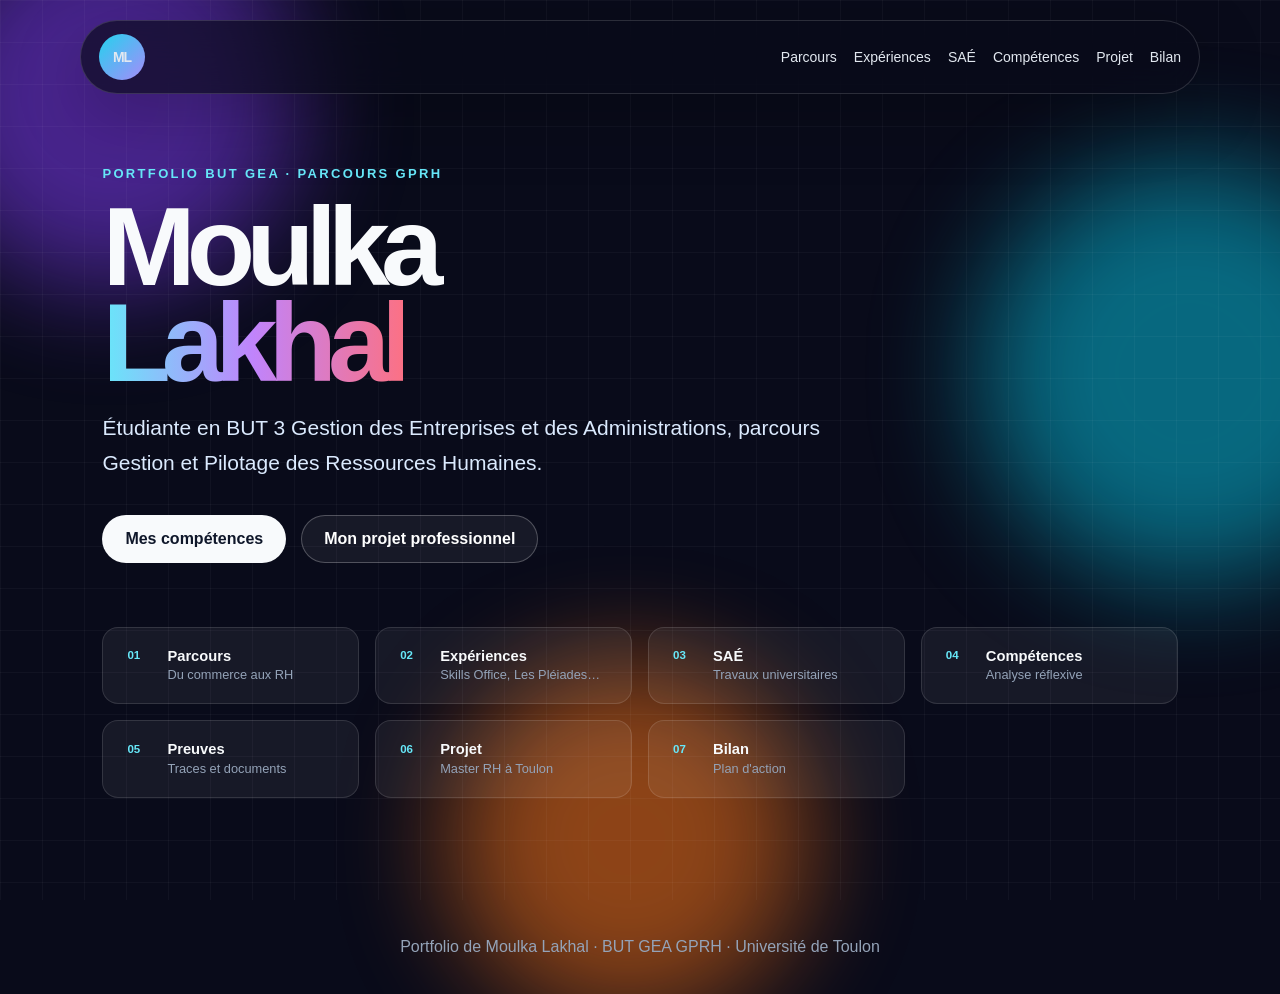
==== commit 7b8b8290: "mise à jour" ====
--- a/index.html
+++ b/index.html
@@ -29,7 +29,6 @@
       <a href="experiences.html">Expériences</a>
       <a href="sae.html">SAÉ</a>
       <a href="competences.html">Compétences</a>
-      <a href="preuves.html">Preuves</a>
       <a href="projet.html">Projet</a>
       <a href="bilan.html">Bilan</a>
     </div>
--- a/style-patch.css
+++ b/style-patch.css
@@ -91,4 +91,82 @@
 
 body.simple-page {
   scroll-snap-type: none;
+}
+
+/* ── Pages internes : moins d'espace vide ── */
+.document-page {
+  max-width: 960px;
+  margin: 0 auto;
+  padding: 5.5rem 8vw 3rem !important;
+}
+
+body.simple-page .section-title {
+  margin-bottom: 24px;
+}
+
+body.simple-page .section-title h2 {
+  font-size: clamp(2rem, 4vw, 3rem) !important;
+  margin-bottom: 10px;
+}
+
+body.simple-page .section-title p {
+  font-size: 15px;
+}
+
+body.simple-page .eyebrow {
+  margin-bottom: 6px;
+}
+
+body.simple-page .competence-stack {
+  gap: 14px;
+}
+
+body.simple-page .competence-card {
+  padding: 20px 24px;
+  gap: 16px;
+}
+
+body.simple-page .competence-card .number {
+  font-size: 28px;
+}
+
+body.simple-page .competence-card h3 {
+  font-size: 18px !important;
+  margin-bottom: 8px;
+}
+
+body.simple-page .competence-card p {
+  font-size: 14px;
+  line-height: 1.6;
+  margin-bottom: 5px;
+}
+
+body.simple-page .essential {
+  margin-top: 10px;
+  padding: 11px 14px;
+  font-size: 13px;
+  line-height: 1.5;
+}
+
+/* SAÉ cards aussi */
+body.simple-page .sae-layout {
+  gap: 14px;
+}
+
+body.simple-page .sae-card {
+  padding: 20px 24px;
+}
+
+body.simple-page .sae-card h3 {
+  font-size: 18px;
+  margin-bottom: 10px;
+}
+
+/* Cards grille */
+body.simple-page .cards-grid {
+  gap: 14px;
+}
+
+body.simple-page .glass-card {
+  padding: 20px 22px;
 }
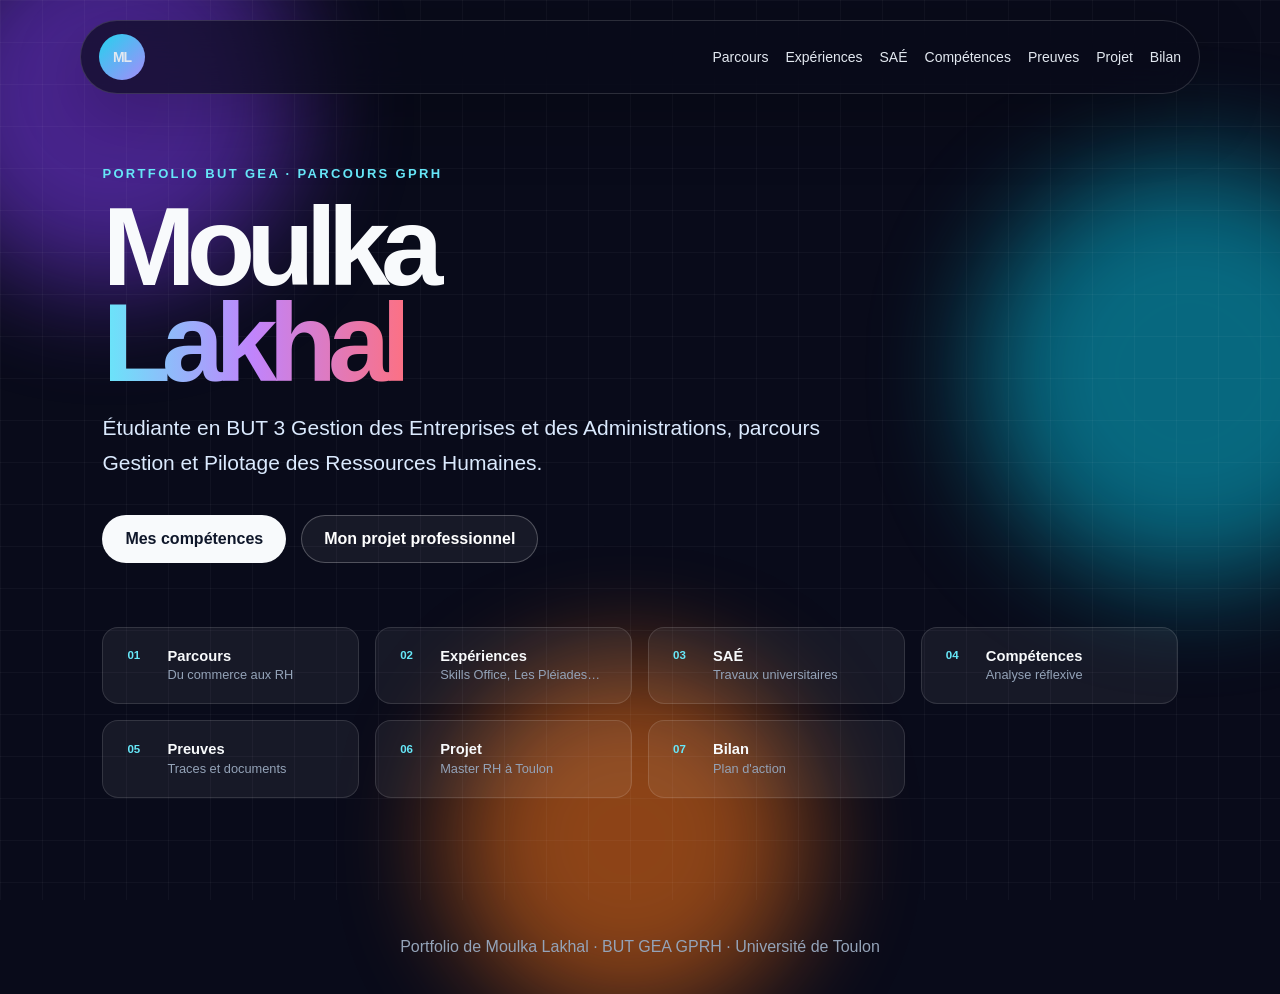
==== commit 99439229: "mise à jour" ====
--- a/index.html
+++ b/index.html
@@ -29,6 +29,7 @@
       <a href="experiences.html">Expériences</a>
       <a href="sae.html">SAÉ</a>
       <a href="competences.html">Compétences</a>
+      <a href="preuves.html">Preuves</a>
       <a href="projet.html">Projet</a>
       <a href="bilan.html">Bilan</a>
     </div>
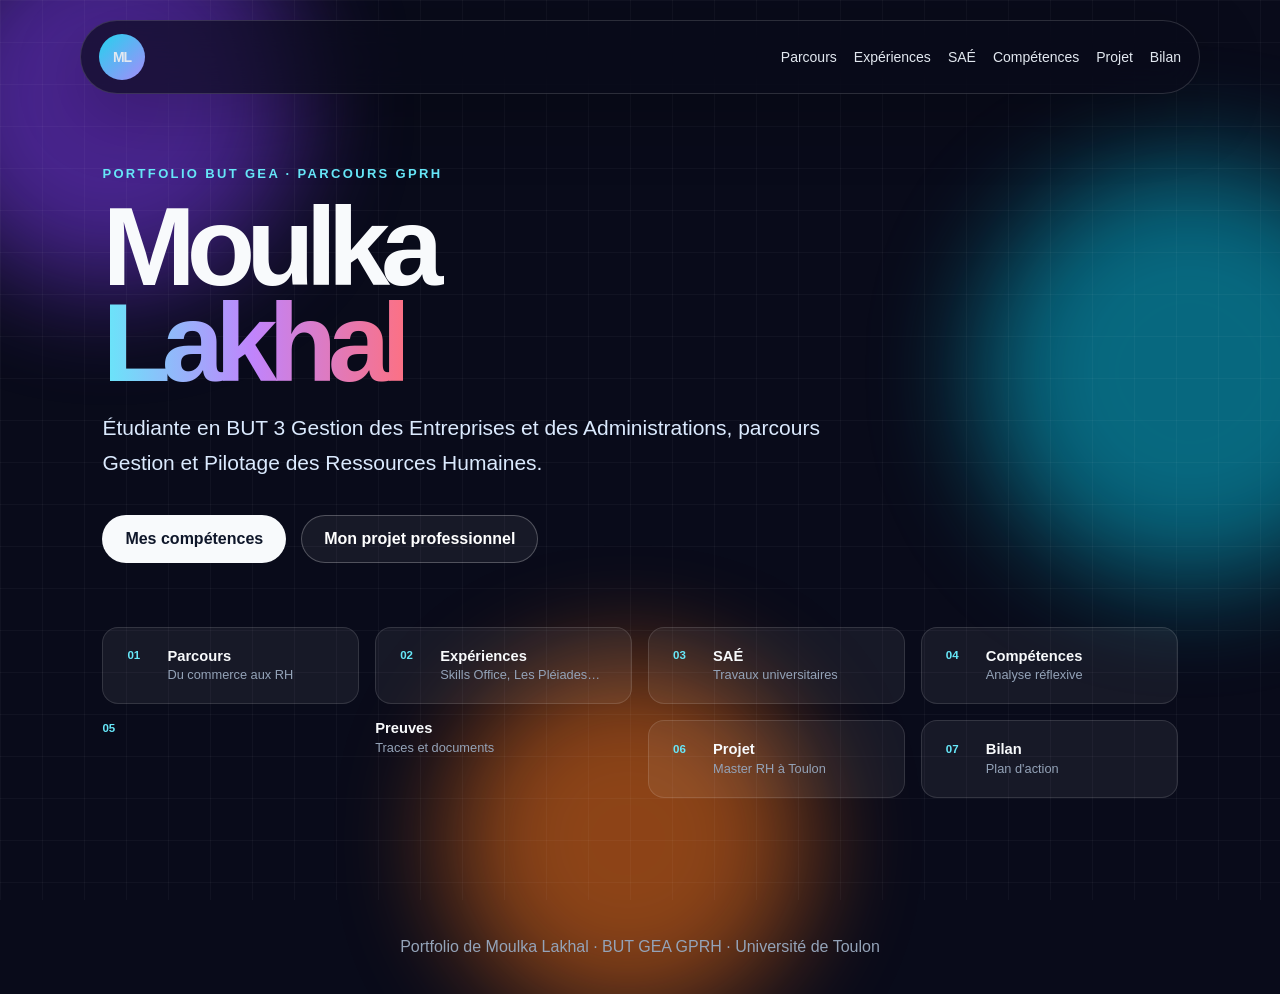
==== commit 88dd32c0: "ajout PDFs preuves" ====
--- a/index.html
+++ b/index.html
@@ -29,7 +29,6 @@
       <a href="experiences.html">Expériences</a>
       <a href="sae.html">SAÉ</a>
       <a href="competences.html">Compétences</a>
-      <a href="preuves.html">Preuves</a>
       <a href="projet.html">Projet</a>
       <a href="bilan.html">Bilan</a>
     </div>
@@ -78,7 +77,6 @@
             <p>Analyse réflexive</p>
           </div>
         </a>
-        <a href="preuves.html" class="home-nav-card">
           <span class="hnc-num">05</span>
           <div>
             <strong>Preuves</strong>
@@ -109,4 +107,4 @@
 
   <script src="script.js"></script>
 </body>
-</html>+</html>
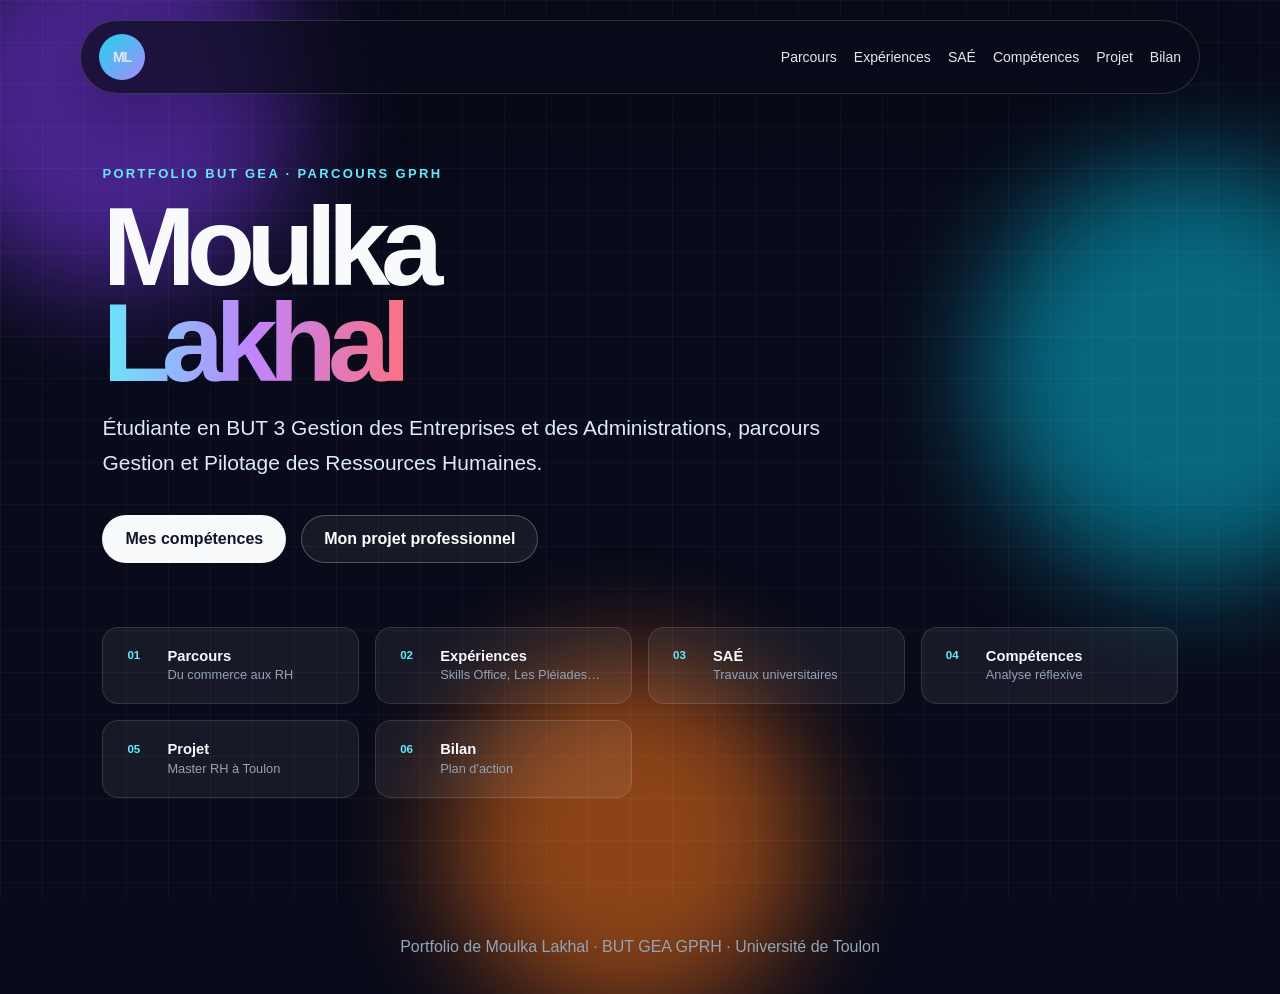
==== commit 60794c2c: "ajout PDFs preuves" ====
--- a/index.html
+++ b/index.html
@@ -77,21 +77,15 @@
             <p>Analyse réflexive</p>
           </div>
         </a>
+        <a href="projet.html" class="home-nav-card">
           <span class="hnc-num">05</span>
-          <div>
-            <strong>Preuves</strong>
-            <p>Traces et documents</p>
-          </div>
-        </a>
-        <a href="projet.html" class="home-nav-card">
-          <span class="hnc-num">06</span>
           <div>
             <strong>Projet</strong>
             <p>Master RH à Toulon</p>
           </div>
         </a>
         <a href="bilan.html" class="home-nav-card">
-          <span class="hnc-num">07</span>
+          <span class="hnc-num">06</span>
           <div>
             <strong>Bilan</strong>
             <p>Plan d'action</p>
@@ -107,4 +101,4 @@
 
   <script src="script.js"></script>
 </body>
-</html>
+</html>
